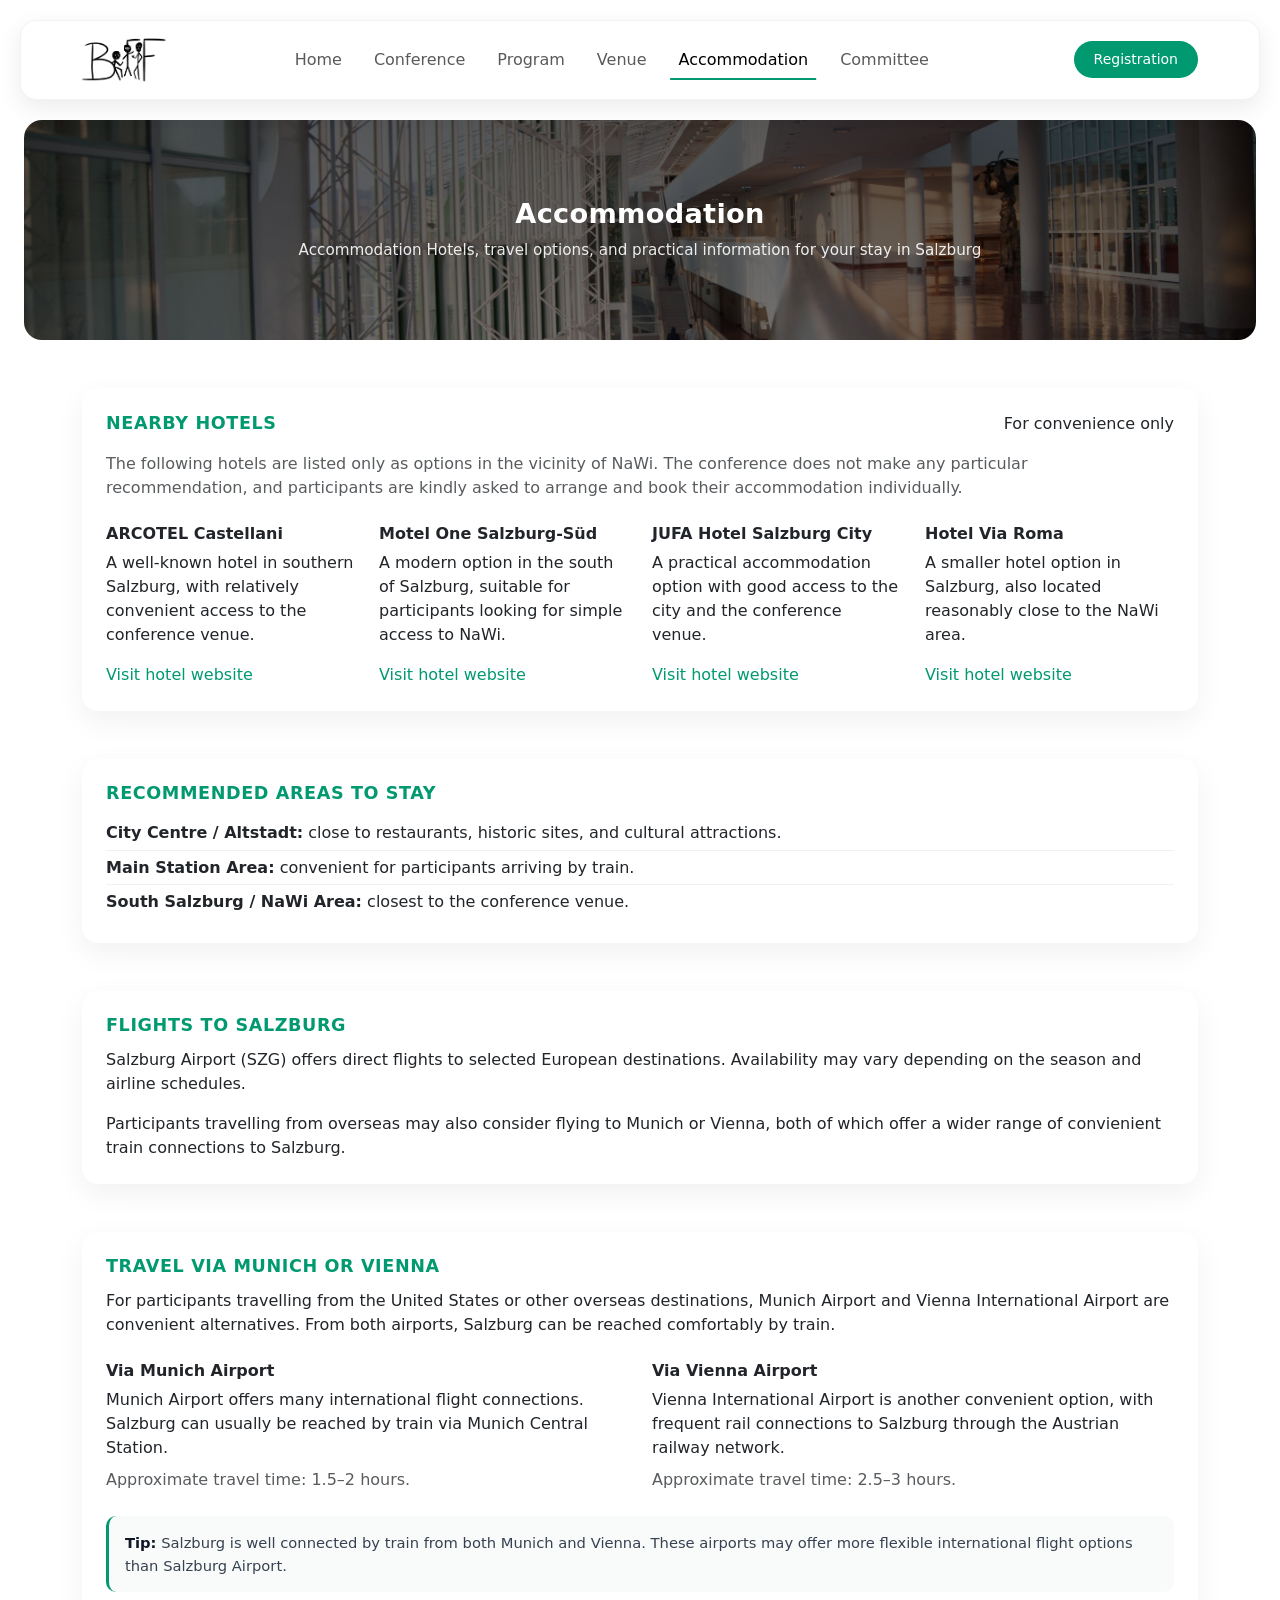
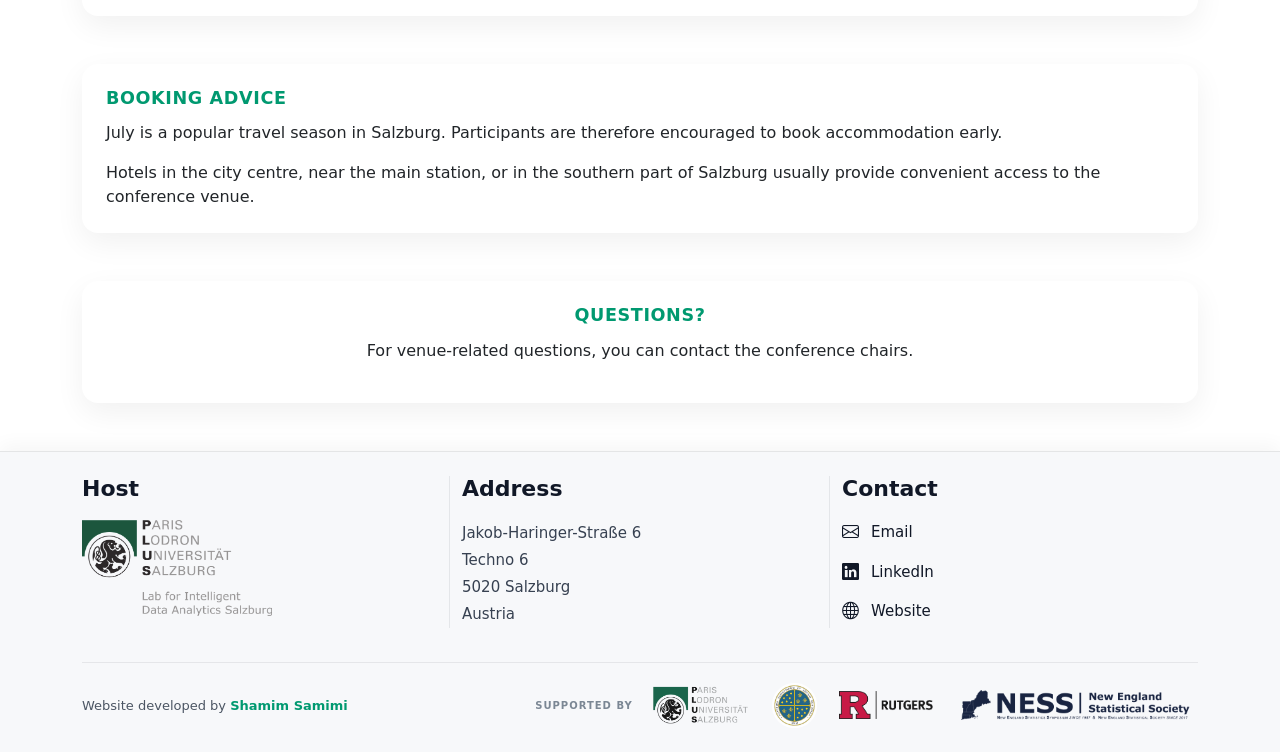
==== accommodation.html @ ab50c895 "final changes" ====
<!DOCTYPE html>
<html lang="en">
<head>
    <meta charset="UTF-8">
    <meta name="viewport" content="width=device-width, initial-scale=1.0">
    <title>Venue | 10th BFF Conference</title>
    <link href="css/style.css" rel="stylesheet">
    <link href="https://cdn.jsdelivr.net/npm/bootstrap@5.3.8/dist/css/bootstrap.min.css" rel="stylesheet"  integrity="sha384-sRIl4kxILFvY47J16cr9ZwB07vP4J8+LH7qKQnuqkuIAvNWLzeN8tE5YBujZqJLB" crossorigin="anonymous">
    <link rel="stylesheet" href="https://cdn.jsdelivr.net/npm/bootstrap-icons@1.11.3/font/bootstrap-icons.css">
</head>
<body class="internal-page">
  <!-- Navbar Start -->
  <nav class="navbar navbar-expand-lg fixed-top">
    <div class="container">
      <a class="navbar-brand me-auto" href="https://www.bff-stat.org/">
  <img src="photo-bff/BFF_logo.webp" alt="BFF Logo" class="img-fluid" style="max-height:45px;">
</a>
      <div class="offcanvas offcanvas-end" tabindex="-1" id="offcanvasNavbar"
      aria-labelledby="offcanvasNavbarLabel">
        <div class="offcanvas-header">
          <h5 class="offcanvas-title" id="offcanvasNavbarLabel">Logo</h5>
          <button type="button" class="btn-close" data-bs-dismiss="offcanvas" aria-label="Close">
          </button>
        </div>
        <div class="offcanvas-body">
          <ul class="navbar-nav justify-content-center flex-grow-1 pe-3">
            <li class="nav-item">
              <a class="nav-link mx-lg-2" href="index.html">Home</a>
            </li>
            <li class="nav-item">
              <a class="nav-link mx-lg-2" href="conference.html">Conference</a>
            </li>
            <li class="nav-item">
              <a class="nav-link mx-lg-2" href="program.html">Program</a>
            </li>
            <li class="nav-item">
              <a class="nav-link mx-lg-2" href="venue.html">Venue</a>
            </li>
            <li class="nav-item">
              <a class="nav-link mx-lg-2 active" aria-current="page" href="accommodation.html">Accommodation</a>
            </li>
            <li class="nav-item">
              <a class="nav-link mx-lg-2" href="committee.html">Committee</a>
            </li>
          </ul>
        </div>
      </div>
      <a href="registration.html" class="login-button">Registration</a>
      <button class="navbar-toggler pe-0" type="button" data-bs-toggle="offcanvas" data-bs-target="#offcanvasNavbar"
        aria-controls="offcanvasNavbar" aria-label="Toggle navigation">
        <span class="navbar-toggler-icon"></span>
      </button>
    </div>
  </nav>

  <header class="page-hero">
    <div class="container text-white text-center">
      <h1 class="page-title">Accommodation</h1>
      <p class="page-subtitle mb-0">
        Accommodation
            Hotels, travel options, and practical information for your stay in Salzburg
      </p>
    </div>
  </header>

  <main class="container my-5">



<section class="mb-5">
  <div class="info-card">
    <div class="d-flex align-items-center justify-content-between flex-wrap gap-2">
      <h2 class="section-title mb-0">Nearby Hotels</h2>
      <span class="hotel-note-label">For convenience only</span>
    </div>

    <p class="text-muted mt-3 mb-4 hotel-disclaimer">
      The following hotels are listed only as options in the vicinity of NaWi.
      The conference does not make any particular recommendation, and participants
      are kindly asked to arrange and book their accommodation individually.
    </p>

    <div class="row g-4">
      <div class="col-md-6 col-xl-3">
        <div class="hotel-card h-100">
          <h3 class="mini-title mb-2">ARCOTEL Castellani</h3>
          <p class="mb-3">
            A well-known hotel in southern Salzburg, with relatively convenient
            access to the conference venue.
          </p>
          <a href="https://castellani.arcotel.com/en/" target="_blank" class="external-link">
            Visit hotel website
          </a>
        </div>
      </div>

      <div class="col-md-6 col-xl-3">
        <div class="hotel-card h-100">
          <h3 class="mini-title mb-2">Motel One Salzburg-Süd</h3>
          <p class="mb-3">
            A modern option in the south of Salzburg, suitable for participants
            looking for simple access to NaWi.
          </p>
          <a href="https://www.motel-one.com/en/hotels/salzburg/hotel-salzburg-sued/" target="_blank" class="external-link">
            Visit hotel website
          </a>
        </div>
      </div>

      <div class="col-md-6 col-xl-3">
        <div class="hotel-card h-100">
          <h3 class="mini-title mb-2">JUFA Hotel Salzburg City</h3>
          <p class="mb-3">
            A practical accommodation option with good access to the city and
            the conference venue.
          </p>
          <a href="https://www.jufahotels.com/en/hotel/salzburg-city/" target="_blank" class="external-link">
            Visit hotel website
          </a>
        </div>
      </div>

      <div class="col-md-6 col-xl-3">
        <div class="hotel-card h-100">
          <h3 class="mini-title mb-2">Hotel Via Roma</h3>
          <p class="mb-3">
            A smaller hotel option in Salzburg, also located reasonably close
            to the NaWi area.
          </p>
          <a href="https://www.hotelviaroma.com/" target="_blank" class="external-link">
            Visit hotel website
          </a>
        </div>
      </div>
    </div>
  </div>
</section>

<!--recommendation area-->
<section class="mb-5">
  <div class="info-card">
    <h2 class="section-title">Recommended Areas to Stay</h2>

    <ul class="clean-list mb-0">
      <li><strong>City Centre / Altstadt:</strong> close to restaurants, historic sites, and cultural attractions.</li>
      <li><strong>Main Station Area:</strong> convenient for participants arriving by train.</li>
      <li><strong>South Salzburg / NaWi Area:</strong> closest to the conference venue.</li>
    </ul>
  </div>
</section>


<section class="mb-5">
  <div class="info-card">
    <h2 class="section-title">Flights to Salzburg</h2>

    <p class="mb-3">
      Salzburg Airport (SZG) offers direct flights to selected European destinations.
      Availability may vary depending on the season and airline schedules.
    </p>

    <p class="mb-0">
      Participants travelling from overseas may also consider flying to Munich or Vienna,
      both of which offer a wider range of convienient train connections to Salzburg.
    </p>
  </div>
</section>

<section class="mb-5">
  <div class="info-card">
    <h2 class="section-title">Travel via Munich or Vienna</h2>

    <p class="mb-4">
      For participants travelling from the United States or other overseas destinations,
      Munich Airport and Vienna International Airport are convenient alternatives.
      From both airports, Salzburg can be reached comfortably by train.
    </p>

    <div class="row g-4">
      <div class="col-md-6">
        <h3 class="mini-title">Via Munich Airport</h3>
        <p class="mb-2">
          Munich Airport offers many international flight connections. Salzburg can
          usually be reached by train via Munich Central Station.
        </p>
        <p class="text-muted mb-0">
          Approximate travel time: 1.5–2 hours.
        </p>
      </div>

      <div class="col-md-6">
        <h3 class="mini-title">Via Vienna Airport</h3>
        <p class="mb-2">
          Vienna International Airport is another convenient option, with frequent
          rail connections to Salzburg through the Austrian railway network.
        </p>
        <p class="text-muted mb-0">
          Approximate travel time: 2.5–3 hours.
        </p>
      </div>
    </div>

    <div class="venue-note mt-4">
      <strong>Tip:</strong> Salzburg is well connected by train from both Munich and Vienna.
      These airports may offer more flexible international flight options than Salzburg Airport.
    </div>
  </div>
</section>



<section class="mb-5">
  <div class="info-card">
    <h2 class="section-title">Booking Advice</h2>

    <p class="mb-3">
      July is a popular travel season in Salzburg. Participants are therefore encouraged
      to book accommodation early.
    </p>

    <p class="mb-0">
      Hotels in the city centre, near the main station, or in the southern part of Salzburg
      usually provide convenient access to the conference venue.
    </p>
  </div>
</section>


    <!-- CTA -->
    <section class="text-center">
      <div class="info-card">
        <h2 class="section-title">Questions?</h2>
        <p class="mb-3">
          For venue-related questions, you can contact the conference chairs.
        </p>
      </div>
    </section>
  </main>

  <script src="https://cdn.jsdelivr.net/npm/bootstrap@5.3.8/dist/js/bootstrap.bundle.min.js"
          integrity="sha384-FKyoEForCGlyvwx9Hj09JcYn3nv7wiPVlz7YYwJrWVcXK/BmnVDxM+D2scQbITx"
          crossorigin="anonymous"></script>

  <!-- Footer Start -->

<footer class="site-footer mt-5">
  <div class="container footer-container py-4">

    <div class="footer-top row gy-4 text-center text-md-start justify-content-center">

      <!-- Host -->
      <div class="col-md-4 footer-block">
        <h6 class="footer-title">Host</h6>
        <a href="https://idalab.at/" target="_blank" class="footer-host">
          <img src="photo-bff/Sublogo-IDA-Lab.png" alt="IDA Lab Salzburg" class="footer-host-logo">
        </a>
      </div>

      <!-- Address -->
      <div class="col-md-4 footer-block">
        <h6 class="footer-title">Address</h6>
        <p class="footer-text mb-0">
          Jakob-Haringer-Straße 6<br>
          Techno 6<br>
          5020 Salzburg<br>
          Austria
        </p>
      </div>

      <!-- Contact -->
      <div class="col-md-4 footer-block">
        <h6 class="footer-title">Contact</h6>
        <div class="footer-social">
          <a href="mailto:arne.bathke@plus.ac.at" class="footer-item">
            <i class="bi bi-envelope"></i>
            <span>Email</span>
          </a>

          <a href="https://www.linkedin.com/company/ida-lab-salzburg/" target="_blank" class="footer-item">
            <i class="bi bi-linkedin"></i>
            <span>LinkedIn</span>
          </a>

          <a href="https://idalab.at/" target="_blank" class="footer-item">
            <i class="bi bi-globe"></i>
            <span>Website</span>
          </a>
        </div>
      </div>

    </div>

    <div class="footer-bottom">
      <div class="footer-credit">
        Website developed by <span class="credit-name">Shamim Samimi</span>
      </div>

      <div class="footer-supporters">
        <span class="footer-supporters-label">Supported by</span>

        <div class="footer-supporters-logos">
          <a href="https://www.plus.ac.at/" target="_blank" class="footer-supporter-link">
            <img src="photo-bff/UNI_LOGO_Vektor_RGB_01.png" alt="Paris Lodron University of Salzburg" class="footer-supporter-logo plus-logo">
          </a>

          <a href="https://euro-acad.eu/" target="_blank" class="footer-supporter-link">
            <img src="photo-bff/Logo_Emblem.png" alt="European Academy of Sciences and Arts" class="footer-supporter-logo academy-logo">
          </a>

          <a href="https://www.rutgers.edu/" target="_blank" class="footer-supporter-link">
            <img src="photo-bff/rutgers-logo.png" alt="Rutgers University" class="footer-supporter-logo rutgers-logo">
          </a>

          <a href="https://nestat.org/" target="_blank" class="footer-supporter-link">
            <img src="photo-bff/nestat.png" alt="New England Statistical Society" class="footer-supporter-logo nestat-logo">
          </a>
        </div>
      </div>
    </div>

  </div>
</footer>


<!-- Footer End -->        
</body>
</html>
---- css/style.css ----
body.internal-page {
  padding-top: 120px;   /* اگر زیاد بود بعداً می‌تونیم مثلاً 100ش کنیم */
}

.navbar {
    background-color: #fff;
    height: 80px;
    margin: 20px !important;
    border-radius: 16px;
    padding: 0.5rem !important;
    box-shadow: 0 8px 24px rgba(0, 0, 0, 0.08);
    border: 1px solid rgba(0, 0, 0, 0.05);


}
.navbar-brand{
    font-size: 24px;
    font-weight: 500 ;
    color: #009970 !important;
}

.login-button{
    background-color: #009970;
    color: #fff;
    font-size: 14px;
    padding: 8px 20px;
    border-radius: 50px;
    text-decoration: none;
    transition: 0.3s background-color;
}
.login-button:hover{
    background-color: #00b383;
    color: #fff;
    text-decoration: none;
}

.navbar-toggler {
    border: none !important;
    font-size: 1.25rem;

}
.navbar-toggler:focus, .btn-close:focus{
    box-shadow: none;
    outline: none;
}

.nav-link {
    font-weight: 500 !important;
    color: #666777;
    position: relative;
}

.nav-link:hover, .nav-link.active{
    color: #000;
}

@media (min-width: 992px) {
    .nav-link::before {
        content: "";
        position: absolute;
        bottom: 0;
        left: 50%;
        transform: translateX(-50%);
        width:0;
        height: 2px;
        background-color: #009970;
        visibility: hidden;
        transition: 0.3s ease-in-out;
    }

    .nav-link:hover::before, .nav-link.active::before {
        width: 100%;
        visibility: visible;

    }
}

.hero-section{
    background: url(../photo-bff/pano-01_2020-04-01_NW-Fakultaet_aussen-Eingang-Architektur_Panorama_LC-scaled.jpg) no-repeat center ;
    background-size: cover;
    width: 100%;
    height: 100vh;

}

.hero-section::before {
    content: "";
    position: absolute;
    top: 0;
    right: 0;
    bottom: 0;
    left: 0;
    background-color: rgba(0, 0, 0, 0.6); 
}

.hero-section .container {
    height: 100vh;
    z-index: 1;
    position: relative;

}
.hero-section h1 {
    font-size: 1.5em;
}

.hero-section h2 {
    font-size: 1.2em;
}



.conference-title {
  font-size: 3rem;
  font-weight: 600;
  letter-spacing: 0.5px;
}

.conference-title .ordinal {
  font-size: 0.5em;
  vertical-align: super;
  margin-left: 2px;
  font-weight: 400;
}

.conference-subtitle {
  margin-top: 0.75rem;
  font-size: 1.25rem;
  font-weight: 400;
  letter-spacing: 0.3px;
  opacity: 0.9;
}

.conference-intro {
  max-width: 720px;
  font-size: 1.05rem;
  line-height: 1.7;
  font-weight: 400;
  color: #333;
  letter-spacing: 0.2px;
}

.conference-info {
  margin-top: 4rem;
  margin-bottom: 4rem;
}

.info-item h5 {
  font-size: 1rem;
  font-weight: 600;
  letter-spacing: 0.5px;
  margin-bottom: 0.75rem;
  text-transform: uppercase;
  color: #009970;
}

.info-item p {
  font-size: 0.95rem;
  line-height: 1.6;
  color: #333;
  margin: 0;
}

.info-item::before {
  content: "";
  display: block;
  width: 40px;
  height: 2px;
  background-color: #009970;
  margin: 0 auto 1rem;
  opacity: 0.7;
}

.calendar-link {
  text-decoration: none;
  color: #009970;
}

.calendar-link:hover {
  text-decoration: underline;
}



/* Venue page hero */
.page-hero {
  min-height: 220px;
  display: flex;
  align-items: center;
  justify-content: center;

  margin: 0 24px 24px;  
  border-radius: 18px;

  background:
    linear-gradient(
      rgba(0,0,0,0.65),
      rgba(0,0,0,0.55)
    ),
    url("../photo-bff/DSC0287_2016-04-04_Architektur-innen-NW_LC_WEB-scaled.jpg") center/cover no-repeat;
}





.page-title{
  font-size: 1.7rem;   
  font-weight: 600;
  letter-spacing: 0.3px;
}

.page-subtitle{
  font-size: 0.95rem;
  opacity: 0.9;
  margin-top: 4px;
}

/* Cards */
.info-card{
  background: #fff;
  border-radius: 16px;
  padding: 24px;
  box-shadow: 0 10px 30px rgba(0,0,0,0.06);
}

/* Section headings */
.section-title{
  font-size: 1.1rem;
  font-weight: 700;
  letter-spacing: 0.6px;
  text-transform: uppercase;
  color: #009970;
  margin-bottom: 0.75rem;
}

.mini-title{
  font-size: 1rem;
  font-weight: 650;
  margin-bottom: 0.5rem;
}

.clean-list{
  list-style: none;
  padding-left: 0;
}

.clean-list li{
  padding: 0.3rem 0;
  border-bottom: 1px solid rgba(0,0,0,0.06);
}

.clean-list li:last-child{
  border-bottom: none;
}
/* کارت ویژه plenary */


/* اسم کمی قوی‌تر */
.plenary-card .member-name{
  font-size: 1.2rem;
  font-weight: 700;
}


.plenary-badge{
  display: inline-block;
  margin-top: 10px;
  margin-left: 20px;
  padding: 5px 10px;
  border-radius: 999px;
  font-size: 0.75rem;
  font-weight: 600;

  background: rgba(0,153,112,0.12);
  color: #009970;
}
.committee-card{
  background: #fff;
  border-radius: 16px;
  padding: 22px 22px 18px;
  border: 1px solid rgba(0,0,0,0.06);
  box-shadow: 0 10px 30px rgba(0,0,0,0.06);
  position: relative;
  transition: transform 0.18s ease, box-shadow 0.18s ease;
}

.committee-card:hover{
  transform: translateY(-2px);
  box-shadow: 0 14px 40px rgba(0,0,0,0.10);
}

.member-name{
  font-size: 1.1rem;
  font-weight: 650;
  margin: 0;
}

.member-affiliation{
  color: #444;
  margin: 0;
  line-height: 1.5;
}

.member-role{
  display: inline-block;
  margin-top: 12px;
  padding: 6px 10px;
  border-radius: 999px;
  background: rgba(0,153,112,0.10);
  color: #009970;
  font-size: 0.85rem;
  font-weight: 600;
}

.member-link {
  text-decoration: none;
  color: inherit;
  display: inline-block;
}

.member-link:hover .member-name {
  color: #009970;
  text-decoration: underline;
}

.external-icon {
  font-size: 0.7em;
  opacity: 0.6;
  margin-left: 4px;
}

.external-link {
  color: #009970;
  text-decoration: none;
}

.external-link:hover {
  text-decoration: underline;
}

.program-day {
  padding: 16px 0 0;
}

.program-day-title {
  font-size: 1rem;
  font-weight: 600;
  margin-bottom: 0.5rem;
}

.registration-status {
  background-color: rgba(0, 153, 112, 0.15);
  color: #ffffff;
  border: 1px solid rgba(255, 255, 255, 0.5);
  backdrop-filter: blur(4px);
  font-size: 0.85rem;
  padding: 0.3rem 0.8rem;
  border-radius: 999px;
}







.site-footer{
  background:#f7f8fa;
  color:#1f2933;
  border-top:1px solid rgba(0,0,0,0.08);
  box-shadow:0 -6px 18px rgba(0,0,0,0.04);
}

.footer-container{
  max-width:1120px;
}

/* Top layout */
.footer-top{
  margin-bottom:0;
}

.footer-block{
  padding:0 34px;
  min-height:100%;
}

.footer-block:not(:last-child){
  border-right:1px solid rgba(15, 23, 42, 0.08);
}

/* Typography */
.footer-title{
  font-size:22px;
  font-weight:650;
  line-height:1.2;
  color:#111827;
  margin-bottom:18px;
}

.footer-text{
  font-size:15px;
  line-height:1.8;
  color:#374151;
}

/* Host logo */
.footer-host{
  display:inline-block;
  text-decoration:none;
}

.footer-host-logo{
  width:190px;
  max-width:100%;
  height:auto;
  display:block;
  opacity:0.96;
}

/* Contact links */
.footer-social{
  display:flex;
  flex-direction:column;
  gap:14px;
}

.footer-item{
  display:inline-flex;
  align-items:center;
  gap:12px;
  color:#111827;
  text-decoration:none;
  font-size:15px;
  font-weight:500;
  transition:color 0.2s ease, transform 0.2s ease;
}

.footer-item i{
  font-size:17px;
}

.footer-item:hover{
  color:#009970;
  transform:translateX(2px);
}

/* Bottom area */
.footer-bottom{
  margin-top:34px;
  padding-top:20px;
  border-top:1px solid rgba(15, 23, 42, 0.08);
  display:flex;
  align-items:center;
  justify-content:space-between;
  gap:24px;
  flex-wrap:wrap;
}

.footer-credit{
  font-size:13px;
  color:#4b5563;
}

.credit-name{
  color:#009970;
  font-weight:600;
}

/* Supporters */
.footer-supporters{
  display:flex;
  align-items:center;
  gap:18px;
  flex-wrap:wrap;
  justify-content:flex-end;
}

.footer-supporters-label{
  font-size:10px;
  font-weight:700;
  letter-spacing:1px;
  text-transform:uppercase;
  color:#7b8794;
  white-space:nowrap;
}

.footer-supporters-logos{
  display:flex;
  align-items:center;
  gap:22px;
  flex-wrap:wrap;
}

.footer-supporter-link{
  display:inline-flex;
  align-items:center;
  text-decoration:none;
  transition:transform 0.2s ease, opacity 0.2s ease;
}

.footer-supporter-link:hover{
  transform:translateY(-1px);
  opacity:0.95;
}

.footer-supporter-logo{
  display:block;
  width:auto;
  max-height:44px;
  object-fit:contain;
  opacity:0.9;
  filter:saturate(0.95);
}

/* Individual logo sizing */
.plus-logo{
  max-height:40px;
}

.academy-logo{
  max-height:45px;
}

.rutgers-logo{
  max-height:28px;
}

.nestat-logo{
  max-height:30px;
}
.footer-supporters-logos{
  align-items: center;
}
/* Tablet */
@media (max-width: 991.98px){
  .footer-block{
    padding:0;
    text-align:center;
  }

  .footer-block:not(:last-child){
    border-right:none;
    border-bottom:1px solid rgba(15, 23, 42, 0.08);
    padding-bottom:24px;
  }

  .footer-social{
    align-items:center;
  }

  .footer-bottom{
    flex-direction:column;
    text-align:center;
    gap:18px;
  }

  .footer-supporters{
    justify-content:center;
    flex-direction:column;
    gap:12px;
  }

  .footer-supporters-logos{
    justify-content:center;
  }
}

/* Mobile */
@media (max-width: 767.98px){
  .footer-container{
    max-width:92%;
  }

  .footer-title{
    font-size:19px;
    margin-bottom:14px;
  }

  .footer-text,
  .footer-item{
    font-size:14px;
  }

  .footer-host-logo{
    width:160px;
  }

  .footer-credit{
    font-size:12px;
  }

  .footer-supporter-logo{
    max-height:36px;
  }

  .plus-logo{
    max-height:42px;
  }

  .academy-logo{
    max-height:44px;
  }

  .rutgers-logo{
    max-height:28px;
  }

  .nestat-logo{
    max-height:34px;
  }
}












.map-card {
  padding: 1.25rem;
}

.map-note {
  font-size: 0.92rem;
  color: #6c757d;
}

.map-frame-wrapper {
  overflow: hidden;
  border-radius: 14px;
  border: 1px solid rgba(0, 0, 0, 0.08);
  box-shadow: 0 6px 18px rgba(0, 0, 0, 0.08);
}

.map-frame-wrapper iframe {
  width: 100%;
  height: 100%;
  display: block;
}

.map-link-btn {
  display: inline-flex;
  align-items: center;
  justify-content: center;
  padding: 0.45rem 0.9rem;
  font-size: 0.88rem;
  font-weight: 500;
  text-decoration: none;
  border-radius: 999px;
  border: 1px solid #198754;
  color: #198754;
  background-color: transparent;
  transition: all 0.2s ease;
}

.map-link-btn:hover {
  background-color: #198754;
  color: #fff;
}

@media (max-width: 768px) {
  .map-card {
    padding: 1rem;
  }

  .map-link-btn {
    width: 100%;
  }
}

.register-btn{
  padding:10px 18px;
  font-weight:400;
  border-radius:999px;
}



.poster-btn{
  padding:10px 22px;
  font-weight:500;
  border-radius:999px;
}



.registration-table {
  --bs-table-bg: transparent;
  --bs-table-striped-bg: transparent;
  --bs-table-hover-bg: #fafcfb;
  border-collapse: separate;
  border-spacing: 0;
  font-size: 0.95rem; 
}

.registration-table thead th {
  background-color: #f8fbfa;
  border-bottom: 1px solid rgba(0, 0, 0, 0.08);
  padding: 0.75rem 0.6rem;   
  vertical-align: bottom;
  font-weight: 600;
  color: #111;
}

.registration-table tbody td {
  padding: 0.8rem 0.6rem;
  border-bottom: 1px solid rgba(0, 0, 0, 0.08);
  vertical-align: middle;
}

.registration-table tbody tr:last-child td {
  border-bottom: none;
}

.category-col {
  width: 36%;
}

.fee-heading {
  display: block;
  font-size: 1rem;
  font-weight: 600;
  color: #111;
}

.fee-date {
  display: block;
  margin-top: 0.3rem;
  font-size: 0.82rem;
  font-weight: 400;
  color: #6c757d;
}

.category-title {
  font-size: 0.98rem;
  font-weight: 600;
  color: #111;
  line-height: 1.35;
}

.category-note {
  margin-top: 0.2rem;
  font-size: 0.82rem;
  color: #6c757d;
  line-height: 1.45;
}

.fee-price {
  font-size: 1rem;
  font-weight: 600;
  color: #111;
  white-space: nowrap;
}

.registration-table tbody tr:hover {
  background-color: #fafcfb;
}

.registration-table tbody tr:hover {
  background-color: transparent;
}

.venue-note{
  margin-top: 1rem;
  padding: 0.9rem 1rem;
  border-left: 3px solid #009970;
  background: #f8fbfa;
  border-radius: 10px;
  font-size: 0.92rem;
  line-height: 1.6;
  color: #374151;
}

.venue-note strong{
  color: #111827;
  font-weight: 600;
}

.password-modal{
  border-radius: 18px;
  border: none;
  box-shadow: 0 20px 60px rgba(0,0,0,0.18);
}

.password-modal .modal-header{
  border-bottom: 1px solid rgba(0,0,0,0.06);
  padding: 1.25rem 1.5rem;
}

.password-modal .modal-title{
  font-size: 1.1rem;
  font-weight: 650;
  color: #111827;
}

.password-modal .modal-body{
  padding: 1.5rem;
}

.password-modal-text{
  font-size: 0.95rem;
  color: #374151;
  line-height: 1.6;
}

.password-error{
  font-size: 0.85rem;
  color: #dc3545;
}

.password-modal .modal-footer{
  border-top: 1px solid rgba(0,0,0,0.06);
  padding: 1rem 1.5rem;
}


.schedule-table-block{
  border: 1px solid rgba(0,0,0,0.07);
  border-radius: 16px;
  overflow: hidden;
  background: #fff;
}

.schedule-day-title{
  display: flex;
  justify-content: space-between;
  align-items: center;
  gap: 1rem;
  padding: 0.9rem 1rem;
  background: #f8fbfa;
  border-bottom: 1px solid rgba(0,0,0,0.07);
  font-weight: 700;
  color: #111827;
}

.schedule-day-title span:last-child{
  font-size: 0.9rem;
  font-weight: 500;
  color: #6c757d;
}

.schedule-table{
  font-size: 0.92rem;
}

.schedule-table thead th{
  background: #fbfcfc;
  color: #6b7280;
  font-size: 0.78rem;
  font-weight: 700;
  letter-spacing: 0.6px;
  text-transform: uppercase;
  padding: 0.75rem 0.9rem;
  border-bottom: 1px solid rgba(0,0,0,0.07);
}

.schedule-table tbody td{
  padding: 0.72rem 0.9rem;
  border-bottom: 1px solid rgba(0,0,0,0.055);
  color: #374151;
}

.schedule-table tbody tr:last-child td{
  border-bottom: none;
}

.schedule-table tbody tr:hover td{
  background: #fafcfb;
}

.schedule-time-col{
  color: black;
  font-weight: 650;
  white-space: nowrap;
  width: 150px;
}

.schedule-table td:nth-child(2){
  width: 120px;
}

.schedule-table td:nth-child(3){
  font-weight: 650;
  color: #111827;
  width: 230px;
}


.schedule-badge{
  display:inline-block;
  font-size:0.68rem;
  font-weight:700;
  letter-spacing:0.45px;
  text-transform:uppercase;
  padding:0.22rem 0.5rem;
  border-radius:999px;
  white-space:nowrap;
  border:1px solid rgba(0,0,0,0.06);
}

/* default */
.schedule-badge.session,
.schedule-badge.neutral,
.schedule-badge.opening,
.schedule-badge.closing{
  background:#f3f4f6;
  color:#4b5563;
}

/* keynote only highlighted */
.schedule-badge.keynote{
  background:#eef8f3;
  color:#009970;
  border-color:rgba(0,153,112,0.18);
}

/* breaks */
.schedule-badge.break,
.schedule-badge.coffee,
.schedule-badge.lunch{
  background:#faf8f1;
  color:#7a6640;
}

/* poster */
.schedule-badge.poster{
  background:#f5f6f8;
  color:#5b6470;
}



.schedule-highlight td{
  background: linear-gradient(90deg, rgba(0,153,112,0.08), transparent);
}

.schedule-highlight td:first-child{
  border-left: 4px solid #009970;
}

.schedule-highlight-soft td{
  background: #fafcfb;
}

.schedule-highlight-soft td:first-child{
  border-left: 4px solid rgba(0,153,112,0.45);
}

@media (max-width: 767.98px){
  .schedule-day-title{
    flex-direction: column;
    align-items: flex-start;
  }

  .schedule-table{
    min-width: 760px;
  }
}
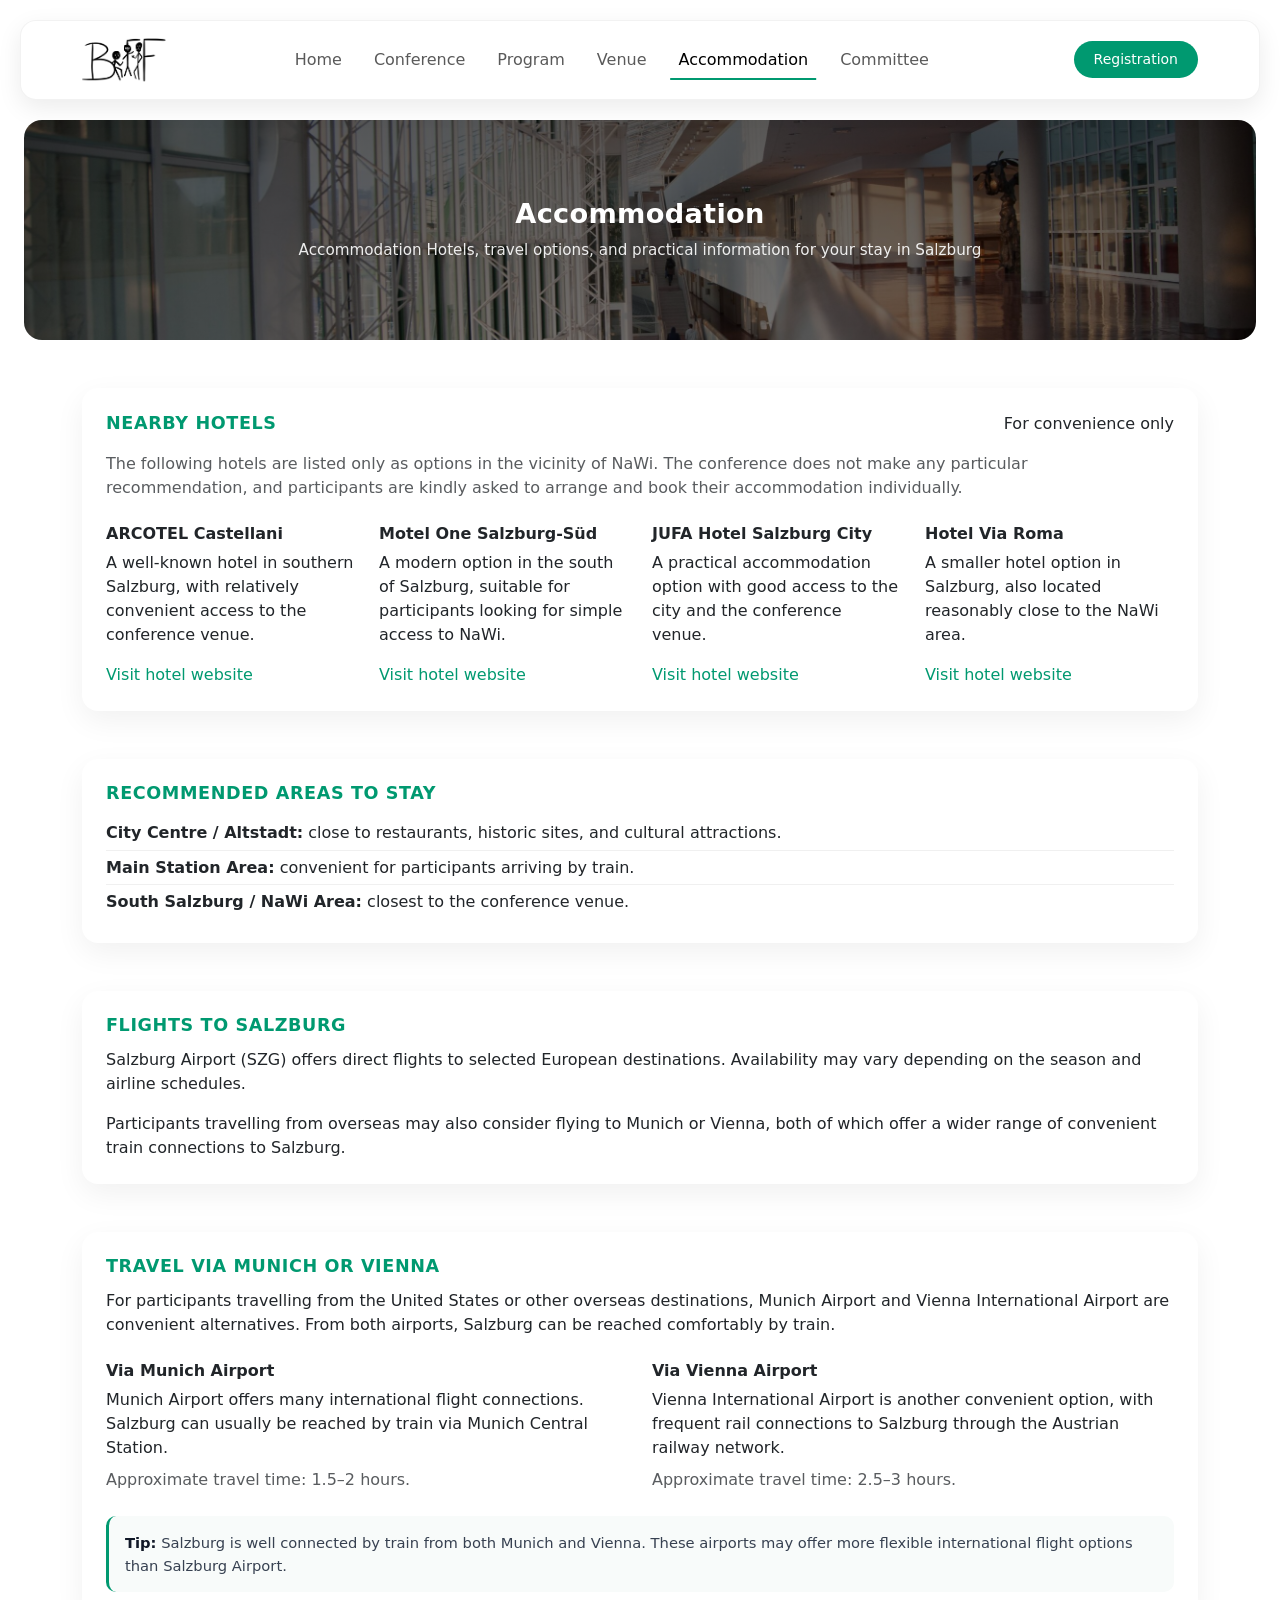
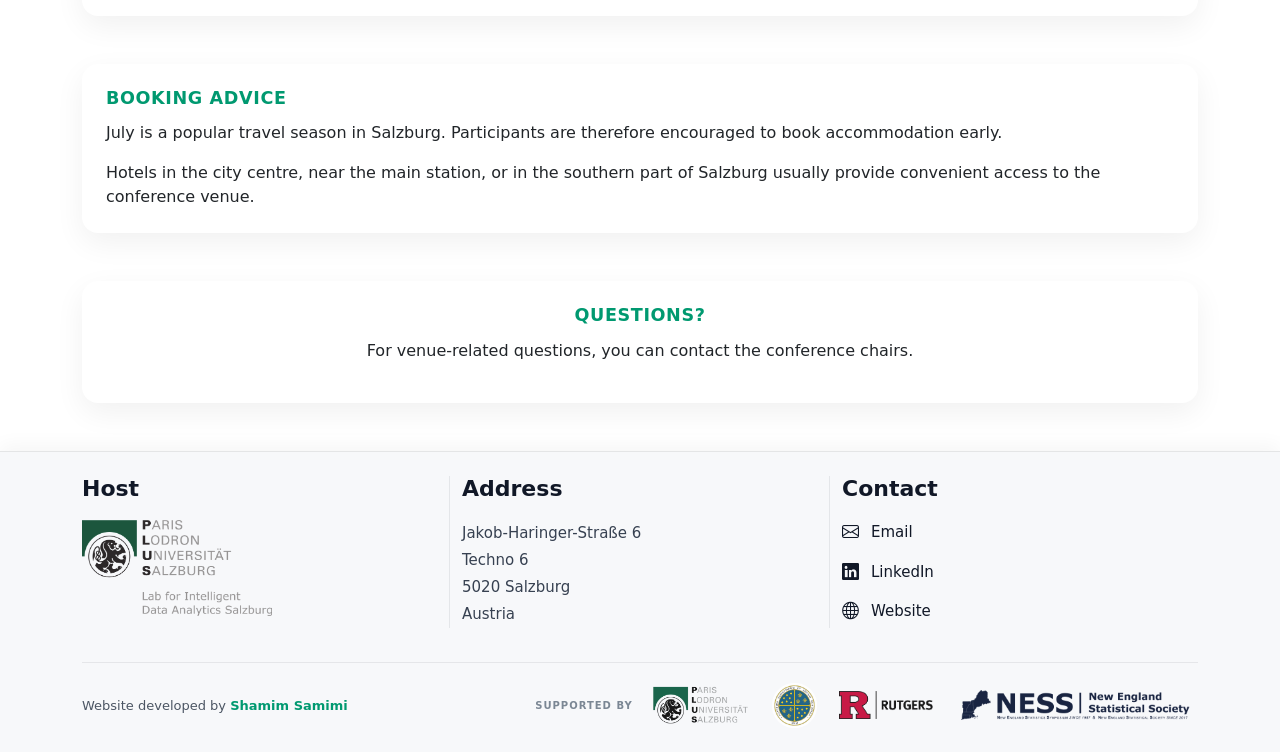
==== commit 9584d1a4: "spelling fixed" ====
--- a/accommodation.html
+++ b/accommodation.html
@@ -161,7 +161,7 @@
 
     <p class="mb-0">
       Participants travelling from overseas may also consider flying to Munich or Vienna,
-      both of which offer a wider range of convienient train connections to Salzburg.
+      both of which offer a wider range of convenient train connections to Salzburg.
     </p>
   </div>
 </section>
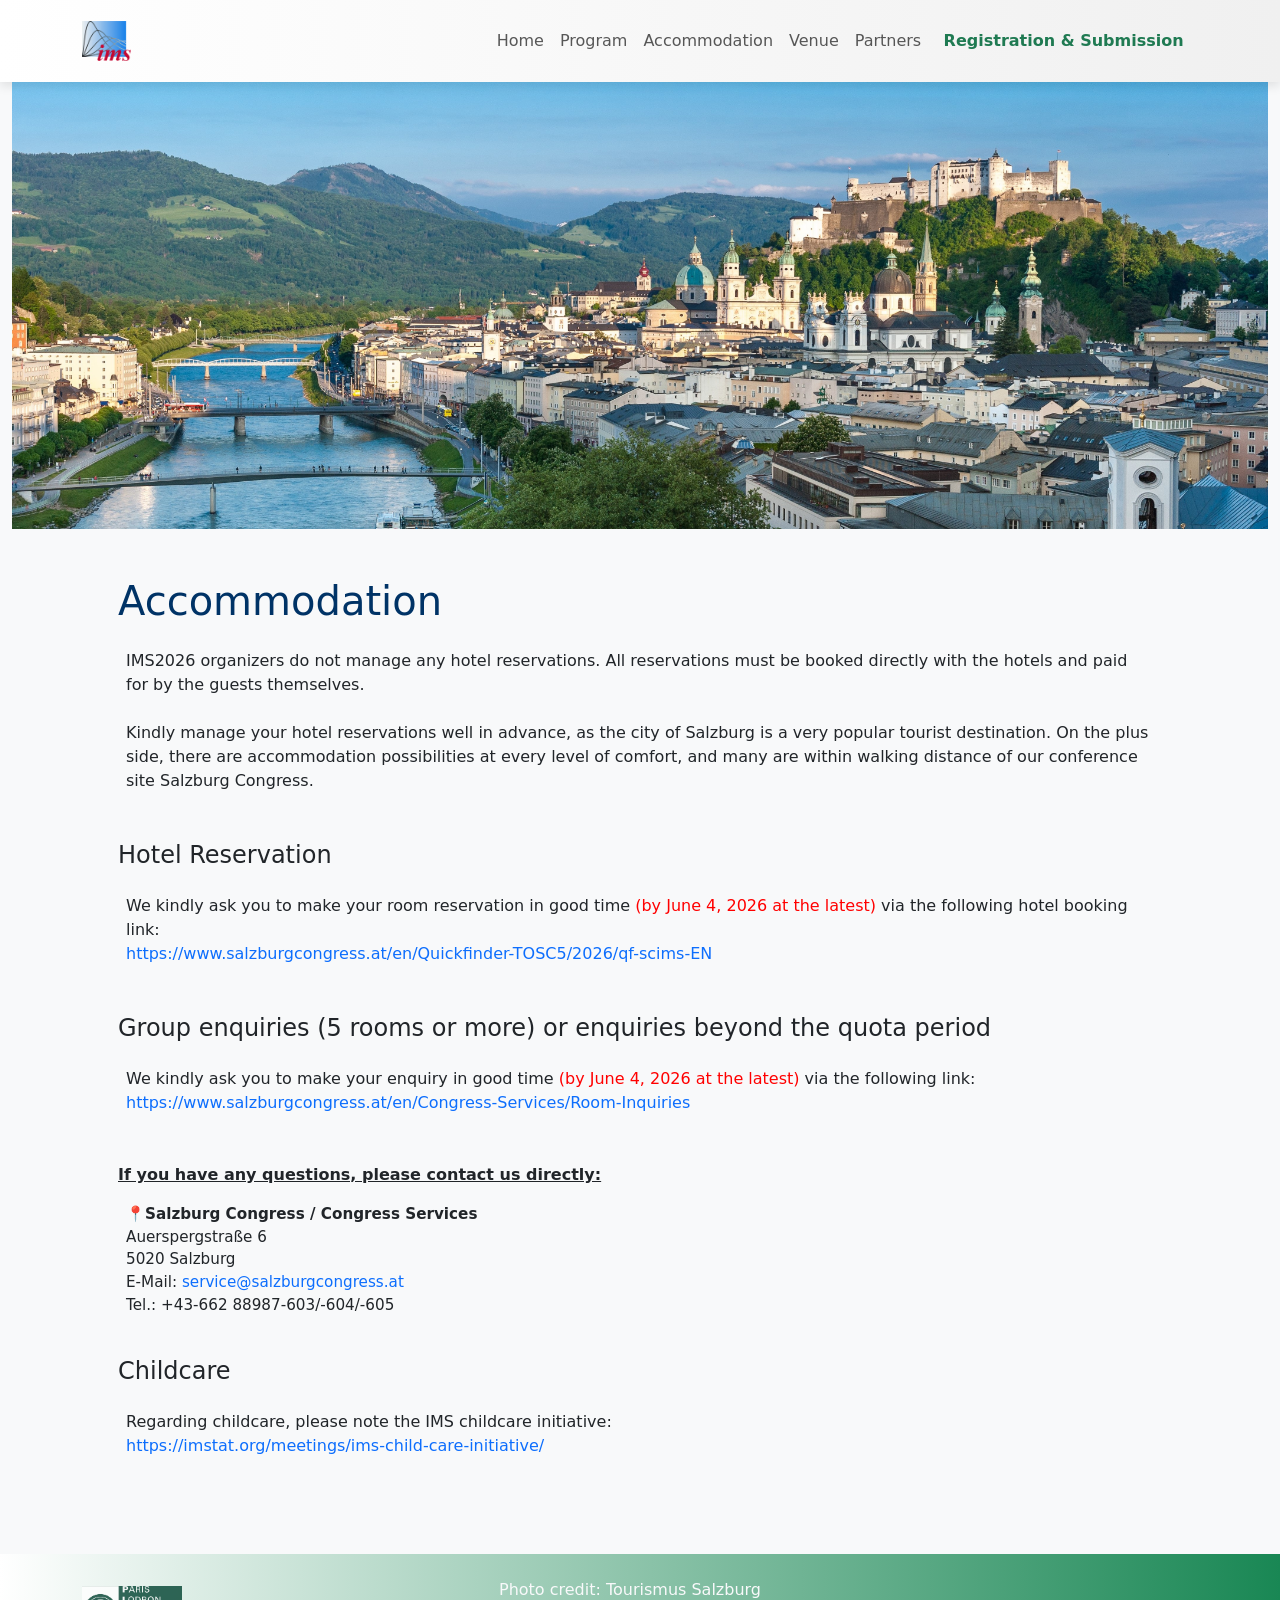
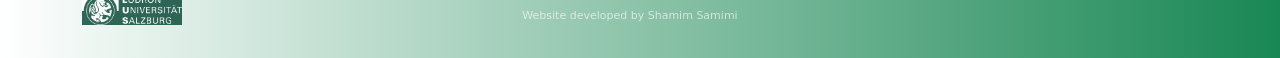
==== commit 3c6c2cb4: "contributed talks added" ====
--- a/accommodation.html
+++ b/accommodation.html
@@ -1,327 +1,199 @@
+
 <!DOCTYPE html>
 <html lang="en">
 <head>
     <meta charset="UTF-8">
     <meta name="viewport" content="width=device-width, initial-scale=1.0">
-    <title>Venue | 10th BFF Conference</title>
+    <title>Document</title>
+    <link href="css/bootstrap.min.css" rel="stylesheet">
     <link href="css/style.css" rel="stylesheet">
-    <link href="https://cdn.jsdelivr.net/npm/bootstrap@5.3.8/dist/css/bootstrap.min.css" rel="stylesheet"  integrity="sha384-sRIl4kxILFvY47J16cr9ZwB07vP4J8+LH7qKQnuqkuIAvNWLzeN8tE5YBujZqJLB" crossorigin="anonymous">
-    <link rel="stylesheet" href="https://cdn.jsdelivr.net/npm/bootstrap-icons@1.11.3/font/bootstrap-icons.css">
 </head>
-<body class="internal-page">
-  <!-- Navbar Start -->
-  <nav class="navbar navbar-expand-lg fixed-top">
-    <div class="container">
-      <a class="navbar-brand me-auto" href="https://www.bff-stat.org/">
-  <img src="photo-bff/BFF_logo.webp" alt="BFF Logo" class="img-fluid" style="max-height:45px;">
-</a>
-      <div class="offcanvas offcanvas-end" tabindex="-1" id="offcanvasNavbar"
-      aria-labelledby="offcanvasNavbarLabel">
-        <div class="offcanvas-header">
-          <h5 class="offcanvas-title" id="offcanvasNavbarLabel">Logo</h5>
-          <button type="button" class="btn-close" data-bs-dismiss="offcanvas" aria-label="Close">
-          </button>
-        </div>
-        <div class="offcanvas-body">
-          <ul class="navbar-nav justify-content-center flex-grow-1 pe-3">
-            <li class="nav-item">
-              <a class="nav-link mx-lg-2" href="index.html">Home</a>
+<body>
+<nav class="navbar navbar-expand-lg bg-light py-3 fixed-top">
+  <div class="container">
+    <a class="navbar-brand" href="https://imstat.org/" target="_blank" rel="noopener">
+      <img src="images/ims-logo.png" style="height: 40px;" alt="IMS">
+    </a>
+
+    <button class="navbar-toggler" type="button" data-bs-toggle="collapse" data-bs-target="#navmenu"
+      aria-controls="navmenu" aria-expanded="false" aria-label="Toggle navigation">
+      <span class="navbar-toggler-icon"></span>
+    </button>
+
+    <div class="collapse navbar-collapse" id="navmenu">
+      <ul class="navbar-nav ms-auto align-items-lg-center">
+        <li class="nav-item">
+          <a href="index.html" class="nav-link">Home</a>
+        </li>
+
+        <li class="nav-item">
+          <a href="program.html" class="nav-link">Program</a>
+        </li>
+
+        <li class="nav-item">
+          <a href="accommodation.html" class="nav-link">Accommodation</a>
+        </li>
+
+        <li class="nav-item">
+          <a href="venue.html" class="nav-link">Venue</a>
+        </li>
+
+        <li class="nav-item">
+          <a href="partners.html" class="nav-link">Partners</a>
+        </li>
+
+        <!-- ✅ Dropdown as a real nav item -->
+        <li class="nav-item dropdown">
+          <a class="nav-link dropdown-toggle nav-cta-dd"
+             href="#"
+             role="button"
+             data-bs-toggle="dropdown"
+             data-bs-display="static"
+             aria-expanded="false">
+            Registration &amp; Submission
+          </a>
+
+          <ul class="dropdown-menu dropdown-menu-end">
+            <li>
+              <a class="dropdown-item"
+                 href="https://imstat.org/shop/2026-ims-annual-meeting/"
+                 target="_blank" rel="noopener">
+                Registration
+              </a>
             </li>
-            <li class="nav-item">
-              <a class="nav-link mx-lg-2" href="conference.html">Conference</a>
+
+            <li>
+              <a class="dropdown-item"
+                 href="#"
+                 onclick="event.preventDefault(); showInvitedInfo();">
+                Invited talk submission
+              </a>
             </li>
-            <li class="nav-item">
-              <a class="nav-link mx-lg-2" href="program.html">Program</a>
-            </li>
-            <li class="nav-item">
-              <a class="nav-link mx-lg-2" href="venue.html">Venue</a>
-            </li>
-            <li class="nav-item">
-              <a class="nav-link mx-lg-2 active" aria-current="page" href="accommodation.html">Accommodation</a>
-            </li>
-            <li class="nav-item">
-              <a class="nav-link mx-lg-2" href="committee.html">Committee</a>
+
+            <li>
+              <a class="dropdown-item"
+                 href="https://imstat.org/2026-ims-annual-meeting/contributed-talk-submission/"
+                 target="_blank" rel="noopener">
+                Contributed talk submission
+              </a>
             </li>
           </ul>
-        </div>
-      </div>
-      <a href="registration.html" class="login-button">Registration</a>
-      <button class="navbar-toggler pe-0" type="button" data-bs-toggle="offcanvas" data-bs-target="#offcanvasNavbar"
-        aria-controls="offcanvasNavbar" aria-label="Toggle navigation">
-        <span class="navbar-toggler-icon"></span>
-      </button>
-    </div>
-  </nav>
+        </li>
 
-  <header class="page-hero">
-    <div class="container text-white text-center">
-      <h1 class="page-title">Accommodation</h1>
-      <p class="page-subtitle mb-0">
-        Accommodation
-            Hotels, travel options, and practical information for your stay in Salzburg
-      </p>
-    </div>
-  </header>
-
-  <main class="container my-5">
-
-
-
-<section class="mb-5">
-  <div class="info-card">
-    <div class="d-flex align-items-center justify-content-between flex-wrap gap-2">
-      <h2 class="section-title mb-0">Nearby Hotels</h2>
-      <span class="hotel-note-label">For convenience only</span>
-    </div>
-
-    <p class="text-muted mt-3 mb-4 hotel-disclaimer">
-      The following hotels are listed only as options in the vicinity of NaWi.
-      The conference does not make any particular recommendation, and participants
-      are kindly asked to arrange and book their accommodation individually.
-    </p>
-
-    <div class="row g-4">
-      <div class="col-md-6 col-xl-3">
-        <div class="hotel-card h-100">
-          <h3 class="mini-title mb-2">ARCOTEL Castellani</h3>
-          <p class="mb-3">
-            A well-known hotel in southern Salzburg, with relatively convenient
-            access to the conference venue.
-          </p>
-          <a href="https://castellani.arcotel.com/en/" target="_blank" class="external-link">
-            Visit hotel website
-          </a>
-        </div>
-      </div>
-
-      <div class="col-md-6 col-xl-3">
-        <div class="hotel-card h-100">
-          <h3 class="mini-title mb-2">Motel One Salzburg-Süd</h3>
-          <p class="mb-3">
-            A modern option in the south of Salzburg, suitable for participants
-            looking for simple access to NaWi.
-          </p>
-          <a href="https://www.motel-one.com/en/hotels/salzburg/hotel-salzburg-sued/" target="_blank" class="external-link">
-            Visit hotel website
-          </a>
-        </div>
-      </div>
-
-      <div class="col-md-6 col-xl-3">
-        <div class="hotel-card h-100">
-          <h3 class="mini-title mb-2">JUFA Hotel Salzburg City</h3>
-          <p class="mb-3">
-            A practical accommodation option with good access to the city and
-            the conference venue.
-          </p>
-          <a href="https://www.jufahotels.com/en/hotel/salzburg-city/" target="_blank" class="external-link">
-            Visit hotel website
-          </a>
-        </div>
-      </div>
-
-      <div class="col-md-6 col-xl-3">
-        <div class="hotel-card h-100">
-          <h3 class="mini-title mb-2">Hotel Via Roma</h3>
-          <p class="mb-3">
-            A smaller hotel option in Salzburg, also located reasonably close
-            to the NaWi area.
-          </p>
-          <a href="https://www.hotelviaroma.com/" target="_blank" class="external-link">
-            Visit hotel website
-          </a>
-        </div>
-      </div>
+      </ul>
     </div>
   </div>
-</section>
+</nav>
 
-<!--recommendation area-->
-<section class="mb-5">
-  <div class="info-card">
-    <h2 class="section-title">Recommended Areas to Stay</h2>
+    
+    <section class="bg-light">
+        <div class="container-fluid">
+            <div class="d-sm-flex">
+                <img class="img-fluid" src="images/Salzach_Festung_bruecken (2).jpg" alt="Festung_Salzach1">
+            </div>
+        </div>
+        <div class="container p-5">
+            <h1 class="display-6">Accommodation</h1>
+            <div class="container mt-3 p-2">
+                <p class="fs-6">
+                IMS2026 organizers do not manage any hotel reservations. All reservations must be booked directly with the hotels and paid for by the guests themselves.<br><br>
 
-    <ul class="clean-list mb-0">
-      <li><strong>City Centre / Altstadt:</strong> close to restaurants, historic sites, and cultural attractions.</li>
-      <li><strong>Main Station Area:</strong> convenient for participants arriving by train.</li>
-      <li><strong>South Salzburg / NaWi Area:</strong> closest to the conference venue.</li>
-    </ul>
-  </div>
-</section>
+                Kindly manage your hotel reservations well in advance, as the city of Salzburg is a very popular tourist destination. On the plus side, there are accommodation possibilities at every level of comfort, and many are within walking distance of our conference site Salzburg Congress.</p><br>
+                
 
+            </div>
+            <h2 class="mb-3" style=" font-size: 1.5rem;">Hotel Reservation</h2>
+            <div class="container mt-3 p-2">
+                <p class="fs-6">
+                We kindly ask you to make your room reservation in good time <span style="color: red;">(by June 4, 2026 at the latest)</span> via the following hotel booking link:<br>
+                <a href="https://www.salzburgcongress.at/en/Quickfinder-TOSC5/2026/qf-scims_en" target="_blank" class="text-decoration-none">https://www.salzburgcongress.at/en/Quickfinder-TOSC5/2026/qf-scims-EN</a><br><br>
+                
 
-<section class="mb-5">
-  <div class="info-card">
-    <h2 class="section-title">Flights to Salzburg</h2>
+            </div>
+            <h2 class="mb-3" style=" font-size: 1.5rem;">Group enquiries (5 rooms or more) or enquiries beyond the quota period</h2>
+            <div class="container mt-3 p-2">
+                <p class="fs-6">
+                We kindly ask you to make your enquiry in good time <span style="color: red;">(by June 4, 2026 at the latest)</span> via the following link:<br>
+                <a href="https://www.salzburgcongress.at/en/Congress-Services/Room-Inquiries" target="_blank" class="text-decoration-none">https://www.salzburgcongress.at/en/Congress-Services/Room-Inquiries</a><br><br>
+                
 
-    <p class="mb-3">
-      Salzburg Airport (SZG) offers direct flights to selected European destinations.
-      Availability may vary depending on the season and airline schedules.
-    </p>
+            </div>
+            <p class="fs-6" style="text-decoration: underline;"><b>If you have any questions, please contact us directly:</b></p>
+            <div class="ps-2" style=" font-size: 0.95rem;">
+                <p class="mb-3">📍<b>Salzburg Congress / Congress Services</b>
+                    <br>
+                    Auerspergstraße 6<br>
+                    5020 Salzburg<br>
+                    E-Mail: <a href="https://mail.google.com/mail/?view=cm&to=service@salzburgcongress.at" target="_blank" style="text-decoration: none;">
+                    service@salzburgcongress.at
+                    </a><br>
 
-    <p class="mb-0">
-      Participants travelling from overseas may also consider flying to Munich or Vienna,
-      both of which offer a wider range of convenient train connections to Salzburg.
-    </p>
-  </div>
-</section>
+                    Tel.: +43-662 88987-603/-604/-605<br>
+                
+        
+                </p>
 
-<section class="mb-5">
-  <div class="info-card">
-    <h2 class="section-title">Travel via Munich or Vienna</h2>
+            </div><br>
+            <h2 class="mb-3" style=" font-size: 1.5rem;">Childcare</h2>
+            <div class="container mt-3 p-2">
+                <p class="fs-6">
+                Regarding childcare, please note the IMS childcare initiative:<br>
+                <a href="https://imstat.org/meetings/ims-child-care-initiative/" target="_blank" class="text-decoration-none">https://imstat.org/meetings/ims-child-care-initiative/</a><br><br>
+                
 
-    <p class="mb-4">
-      For participants travelling from the United States or other overseas destinations,
-      Munich Airport and Vienna International Airport are convenient alternatives.
-      From both airports, Salzburg can be reached comfortably by train.
-    </p>
+            </div>
+        
+    </section>
 
-    <div class="row g-4">
-      <div class="col-md-6">
-        <h3 class="mini-title">Via Munich Airport</h3>
-        <p class="mb-2">
-          Munich Airport offers many international flight connections. Salzburg can
-          usually be reached by train via Munich Central Station.
-        </p>
-        <p class="text-muted mb-0">
-          Approximate travel time: 1.5–2 hours.
-        </p>
-      </div>
-
-      <div class="col-md-6">
-        <h3 class="mini-title">Via Vienna Airport</h3>
-        <p class="mb-2">
-          Vienna International Airport is another convenient option, with frequent
-          rail connections to Salzburg through the Austrian railway network.
-        </p>
-        <p class="text-muted mb-0">
-          Approximate travel time: 2.5–3 hours.
-        </p>
-      </div>
-    </div>
-
-    <div class="venue-note mt-4">
-      <strong>Tip:</strong> Salzburg is well connected by train from both Munich and Vienna.
-      These airports may offer more flexible international flight options than Salzburg Airport.
-    </div>
-  </div>
-</section>
-
-
-
-<section class="mb-5">
-  <div class="info-card">
-    <h2 class="section-title">Booking Advice</h2>
-
-    <p class="mb-3">
-      July is a popular travel season in Salzburg. Participants are therefore encouraged
-      to book accommodation early.
-    </p>
-
-    <p class="mb-0">
-      Hotels in the city centre, near the main station, or in the southern part of Salzburg
-      usually provide convenient access to the conference venue.
-    </p>
-  </div>
-</section>
-
-
-    <!-- CTA -->
-    <section class="text-center">
-      <div class="info-card">
-        <h2 class="section-title">Questions?</h2>
-        <p class="mb-3">
-          For venue-related questions, you can contact the conference chairs.
-        </p>
-      </div>
-    </section>
-  </main>
-
-  <script src="https://cdn.jsdelivr.net/npm/bootstrap@5.3.8/dist/js/bootstrap.bundle.min.js"
-          integrity="sha384-FKyoEForCGlyvwx9Hj09JcYn3nv7wiPVlz7YYwJrWVcXK/BmnVDxM+D2scQbITx"
-          crossorigin="anonymous"></script>
-
-  <!-- Footer Start -->
-
-<footer class="site-footer mt-5">
-  <div class="container footer-container py-4">
-
-    <div class="footer-top row gy-4 text-center text-md-start justify-content-center">
-
-      <!-- Host -->
-      <div class="col-md-4 footer-block">
-        <h6 class="footer-title">Host</h6>
-        <a href="https://idalab.at/" target="_blank" class="footer-host">
-          <img src="photo-bff/Sublogo-IDA-Lab.png" alt="IDA Lab Salzburg" class="footer-host-logo">
-        </a>
-      </div>
-
-      <!-- Address -->
-      <div class="col-md-4 footer-block">
-        <h6 class="footer-title">Address</h6>
-        <p class="footer-text mb-0">
-          Jakob-Haringer-Straße 6<br>
-          Techno 6<br>
-          5020 Salzburg<br>
-          Austria
-        </p>
-      </div>
-
-      <!-- Contact -->
-      <div class="col-md-4 footer-block">
-        <h6 class="footer-title">Contact</h6>
-        <div class="footer-social">
-          <a href="mailto:arne.bathke@plus.ac.at" class="footer-item">
-            <i class="bi bi-envelope"></i>
-            <span>Email</span>
-          </a>
-
-          <a href="https://www.linkedin.com/company/ida-lab-salzburg/" target="_blank" class="footer-item">
-            <i class="bi bi-linkedin"></i>
-            <span>LinkedIn</span>
-          </a>
-
-          <a href="https://idalab.at/" target="_blank" class="footer-item">
-            <i class="bi bi-globe"></i>
-            <span>Website</span>
-          </a>
+    <section id="footer" class="bg-primary text-light">
+        <div class="container">
+          <div class="d-flex flex-column flex-md-row align-items-center justify-content-between py-4">
+            
+            <!-- لوگو سمت چپ -->
+            <div class="order-1 order-md-1 mb-3 mb-md-0">
+              <a href="https://www.plus.ac.at/?lang=en">
+                <img src="images/uni-sbg-logo-white.jpg"
+                     alt="University Logo"
+                     class="footer-logo img-fluid"
+                     style="height: 40px;">
+              </a>
+            </div>
+    
+            <!-- متن دقیقا وسط، با margin: auto -->
+            <div class="order-2 order-md-2 text-center mx-auto">
+              <!--<small>
+                <a href="https://www.plus.ac.at/?lang=en" class="text-decoration-none text-light">
+                  Paris Lodron University of Salzburg
+                </a>
+              </small>
+              <br>
+              <small>-->
+                <a href="https://www.salzburg.info/en/b2b/galleryhistorical-old-city-of-salzburg_image-280676"
+                   class="text-decoration-none text-light">
+                  Photo credit: Tourismus Salzburg
+                </a>
+              </small>
+              <div class="text-center pb-2">
+  <small style="font-size:11px; opacity:0.7;">
+    Website developed by Shamim Samimi
+  </small>
+</div>
+            </div>
+            
+    
+            <!-- فضای خالی یا المان سوم اگه خواستی -->
+            <div class="order-3 d-none d-md-block" style="width: 120px;"></div>
+    
+          </div>
         </div>
-      </div>
-
-    </div>
-
-    <div class="footer-bottom">
-      <div class="footer-credit">
-        Website developed by <span class="credit-name">Shamim Samimi</span>
-      </div>
-
-      <div class="footer-supporters">
-        <span class="footer-supporters-label">Supported by</span>
-
-        <div class="footer-supporters-logos">
-          <a href="https://www.plus.ac.at/" target="_blank" class="footer-supporter-link">
-            <img src="photo-bff/UNI_LOGO_Vektor_RGB_01.png" alt="Paris Lodron University of Salzburg" class="footer-supporter-logo plus-logo">
-          </a>
-
-          <a href="https://euro-acad.eu/" target="_blank" class="footer-supporter-link">
-            <img src="photo-bff/Logo_Emblem.png" alt="European Academy of Sciences and Arts" class="footer-supporter-logo academy-logo">
-          </a>
-
-          <a href="https://www.rutgers.edu/" target="_blank" class="footer-supporter-link">
-            <img src="photo-bff/rutgers-logo.png" alt="Rutgers University" class="footer-supporter-logo rutgers-logo">
-          </a>
-
-          <a href="https://nestat.org/" target="_blank" class="footer-supporter-link">
-            <img src="photo-bff/nestat.png" alt="New England Statistical Society" class="footer-supporter-logo nestat-logo">
-          </a>
-        </div>
-      </div>
-    </div>
-
-  </div>
-</footer>
-
-
-<!-- Footer End -->        
+  </section>
+      
+    
+    <script src="https://cdn.jsdelivr.net/npm/bootstrap@5.3.3/dist/js/bootstrap.bundle.min.js" integrity="sha384-YvpcrYf0tY3lHB60NNkmXc5s9fDVZLESaAA55NDzOxhy9GkcIdslK1eN7N6jIeHz" crossorigin="anonymous"></script>
+      <script>
+  function showInvitedInfo() {
+    alert('Invited speakers will receive the submission information by email.');
+  }
+</script>
 </body>
 </html>
--- a/css/style.css
+++ b/css/style.css
@@ -1,964 +1,407 @@
-body.internal-page {
-  padding-top: 120px;   /* اگر زیاد بود بعداً می‌تونیم مثلاً 100ش کنیم */
+
+.bg-primary{
+    background: linear-gradient(90deg, var(--bs-white), var(--bs-green)) !important;
 }
 
 .navbar {
-    background-color: #fff;
-    height: 80px;
-    margin: 20px !important;
-    border-radius: 16px;
-    padding: 0.5rem !important;
-    box-shadow: 0 8px 24px rgba(0, 0, 0, 0.08);
-    border: 1px solid rgba(0, 0, 0, 0.05);
-
-
-}
+    box-shadow: 0px 4px 10px rgba(0, 0, 0, 0.1) !important;
+    background: linear-gradient(90deg, rgba(255, 255, 255, 1), rgba(240, 240, 240, 1)) !important;
+}
+
+.footer-logo {
+    width: 100px !important;  /* تنظیم عرض */
+    height: auto !important;  /* ارتفاع متناسب */
+    max-width: 100% !important;  /* واکنش‌گرا */
+    opacity: 0.8 !important;  /* کمی محو برای هماهنگی با فوتر */
+}
+
+body {
+    padding-top: 70px !important; /* تنظیم ارتفاع بر اساس اندازه Navbar */
+}
+
+h1 {
+    color: #003366 !important; /* یا هر رنگی که انتخاب می‌کنی */
+}
+
 .navbar-brand{
-    font-size: 24px;
-    font-weight: 500 ;
-    color: #009970 !important;
-}
-
-.login-button{
-    background-color: #009970;
-    color: #fff;
-    font-size: 14px;
-    padding: 8px 20px;
-    border-radius: 50px;
-    text-decoration: none;
-    transition: 0.3s background-color;
-}
-.login-button:hover{
-    background-color: #00b383;
-    color: #fff;
-    text-decoration: none;
-}
-
-.navbar-toggler {
-    border: none !important;
-    font-size: 1.25rem;
-
-}
-.navbar-toggler:focus, .btn-close:focus{
-    box-shadow: none;
-    outline: none;
-}
-
-.nav-link {
-    font-weight: 500 !important;
-    color: #666777;
-    position: relative;
-}
-
-.nav-link:hover, .nav-link.active{
-    color: #000;
-}
-
-@media (min-width: 992px) {
-    .nav-link::before {
-        content: "";
-        position: absolute;
-        bottom: 0;
-        left: 50%;
-        transform: translateX(-50%);
-        width:0;
-        height: 2px;
-        background-color: #009970;
-        visibility: hidden;
-        transition: 0.3s ease-in-out;
-    }
-
-    .nav-link:hover::before, .nav-link.active::before {
-        width: 100%;
-        visibility: visible;
-
-    }
-}
-
-.hero-section{
-    background: url(../photo-bff/pano-01_2020-04-01_NW-Fakultaet_aussen-Eingang-Architektur_Panorama_LC-scaled.jpg) no-repeat center ;
-    background-size: cover;
-    width: 100%;
-    height: 100vh;
-
-}
-
-.hero-section::before {
-    content: "";
-    position: absolute;
-    top: 0;
-    right: 0;
-    bottom: 0;
-    left: 0;
-    background-color: rgba(0, 0, 0, 0.6); 
-}
-
-.hero-section .container {
-    height: 100vh;
-    z-index: 1;
-    position: relative;
-
-}
-.hero-section h1 {
-    font-size: 1.5em;
-}
-
-.hero-section h2 {
-    font-size: 1.2em;
-}
-
-
-
-.conference-title {
-  font-size: 3rem;
-  font-weight: 600;
-  letter-spacing: 0.5px;
-}
-
-.conference-title .ordinal {
-  font-size: 0.5em;
-  vertical-align: super;
-  margin-left: 2px;
-  font-weight: 400;
-}
-
-.conference-subtitle {
-  margin-top: 0.75rem;
-  font-size: 1.25rem;
-  font-weight: 400;
-  letter-spacing: 0.3px;
-  opacity: 0.9;
-}
-
-.conference-intro {
-  max-width: 720px;
-  font-size: 1.05rem;
-  line-height: 1.7;
-  font-weight: 400;
-  color: #333;
-  letter-spacing: 0.2px;
-}
-
-.conference-info {
-  margin-top: 4rem;
-  margin-bottom: 4rem;
-}
-
-.info-item h5 {
-  font-size: 1rem;
-  font-weight: 600;
-  letter-spacing: 0.5px;
-  margin-bottom: 0.75rem;
-  text-transform: uppercase;
-  color: #009970;
-}
-
-.info-item p {
-  font-size: 0.95rem;
-  line-height: 1.6;
-  color: #333;
-  margin: 0;
-}
-
-.info-item::before {
-  content: "";
-  display: block;
-  width: 40px;
-  height: 2px;
-  background-color: #009970;
-  margin: 0 auto 1rem;
-  opacity: 0.7;
-}
-
-.calendar-link {
-  text-decoration: none;
-  color: #009970;
-}
-
-.calendar-link:hover {
-  text-decoration: underline;
-}
-
-
-
-/* Venue page hero */
-.page-hero {
-  min-height: 220px;
+    color: green !important;
+}
+
+.nav-link:hover{
+    color: green !important;
+}
+
+.table {
+    max-width: 90% !important; /* کاهش عرض بدون از بین رفتن ریسپانسیو */
+    margin: auto !important; /* قرار دادن جدول در مرکز */
+    border-radius: 10px !important; /* گرد کردن گوشه‌های جدول */
+    overflow: hidden !important; /* جلوگیری از تداخل بردرهای گرد با جدول */
+}
+.table th, .table td { /* رنگ خاکستری برای حاشیه */
+    text-align: center !important; /* وسط چین کردن محتوا */
+}
+
+.thead {
+    background-color: #f8f9fa !important; /* رنگ پیش‌فرض برای هدر */
+    border-radius: 10px 10px 0 0 !important;
+}
+.btn-success {
+    white-space: nowrap;
+}
+
+.partner-card {
+        border: 1px solid #e0e0e0 !important;
+        border-radius: 10px !important;
+        padding: 20px !important;
+        box-shadow: 0 2px 8px rgba(0,0,0,0.05) !important;
+        transition: 0.3s ease-in-out !important;
+    }
+
+.partner-card:hover {
+        transform: translateY(-5px) !important;
+        box-shadow: 0 4px 16px rgba(0,0,0,0.1) !important;
+    }
+
+.partner-name {
+        font-size: 1.2rem !important;
+        font-weight: 600 !important;
+        margin-bottom: 10px !important;
+    }
+
+.link-button {
+        color: #0d6efd !important;
+        font-weight: 500 !important;
+        text-decoration: none !important;
+    }
+
+.link-button:hover {
+        text-decoration: underline !important;
+    }
+
+.contact-email {
+        font-weight: bold !important;
+        color: #198754 !important;
+    }
+
+
+
+    .participants-grid {
+  display: grid !important;
+  grid-template-columns: repeat(auto-fit, minmax(240px, 1fr)) !important;
+  gap: 20px !important;
+  margin-top: 30px !important;
+}
+
+.participant-card {
+  display: block !important;
+  padding: 16px !important;
+  border-radius: 12px !important;
+  text-decoration: none !important;
+  color: #212529 !important;
+  background-color: #f8f9fa;
+  box-shadow: 0 2px 6px rgba(0,0,0,0.1) !important;
+  transition: all 0.3s ease in-out !important;
+}
+
+.participant-card:hover {
+  background-color: #e9ecef;
+  transform: translateY(-5px) !important;
+  box-shadow: 0 4px 12px rgba(0,0,0,0.15) !important;
+}
+
+.participant-card h4 {
+  margin-bottom: 8px !important;
+  color: #0d6efd !important;
+}
+
+.participant-card p {
+  margin: 2px 0 !important;
+}
+
+
+/* ===== Grid-based schedule (cleaner, more timetable-like) ===== */
+
+.schedule-wrap {
+  overflow-x: auto;
+  -webkit-overflow-scrolling: touch;
+  padding-bottom: 8px;
+}
+
+/* tighter grid */
+.schedule-grid {
+  min-width: 980px;
+  display: grid;
+  grid-template-columns: 130px repeat(4, minmax(180px, 1fr));
+  column-gap: 14px;
+  row-gap: 14px;
+}
+
+/* base cell */
+.schedule-grid .cell {
+  border: 1px solid #e2efe7;
+  border-radius: 12px;
+  background: #fff;
+  padding: 12px 14px;
+  line-height: 1.35;
+  color: #1f2933;
+}
+
+/* corner: make it a label, not empty space */
+.schedule-grid .corner {
+  background: transparent;
+  border: none;
+  padding: 0;
+}
+
+/* day headers: less “big cards”, more header bars */
+.schedule-grid .day-head {
+  background: #eaf6ef;
+  border-color: #d7eadf;
+  text-align: center;
+  font-weight: 700;
+  color: #143524;
+  padding: 14px 10px;
+  border-radius: 14px;
+}
+
+/* time column: compact & label-like */
+.schedule-grid .time {
+  background: #f4fbf8;
+  border-color: #e2efe7;
+  font-weight: 700;
+  color: #2f5d48;
+  text-align: center;
+  white-space: nowrap;
+  padding: 12px 10px;
+}
+.schedule-grid .time {
+  display: flex;
+  align-items: center;     /* وسط عمودی */
+  justify-content: center; /* وسط افقی */
+}
+
+/* slots: reduce height + control wrapping */
+.schedule-grid .slot {
   display: flex;
   align-items: center;
   justify-content: center;
-
-  margin: 0 24px 24px;  
-  border-radius: 18px;
-
-  background:
-    linear-gradient(
-      rgba(0,0,0,0.65),
-      rgba(0,0,0,0.55)
-    ),
-    url("../photo-bff/DSC0287_2016-04-04_Architektur-innen-NW_LC_WEB-scaled.jpg") center/cover no-repeat;
-}
-
-
-
-
-
-.page-title{
-  font-size: 1.7rem;   
+  text-align: center;
+  min-height: 72px;              /* smaller = cleaner */
+  padding: 12px 14px;
+}
+
+/* keep text looking consistent */
+.schedule-grid .slot,
+.schedule-grid .time,
+.schedule-grid .day-head {
+  font-size: 1rem;
+}
+
+/* prevent ugly wrapping */
+.schedule-grid .slot {
+  word-break: normal;
+  overflow-wrap: anywhere;       /* if needed, wraps nicely */
+}
+
+.schedule-grid .slot > span {
+  display: inline-block;
+  max-width: 28ch;               /* keeps line breaks consistent */
+}
+
+/* break rows */
+.schedule-grid .break-time {
+  background: #eef8f2;
+  border-color: #dff2e7;
+}
+
+.schedule-grid .break {
+  background: #f1fbf6;
+  border-color: #dff2e7;
+  font-style: italic;
+  color: #2f6b52;
+}
+
+/* evening */
+.schedule-grid .evening {
+  background: #eef7f2;
+  border-color: #dbece2;
+}
+
+/* empty placeholders look intentional */
+.schedule-grid .empty {
+  background: #fbfdfc;
+  border-style: dashed;
+  color: #8aa596;
+}
+
+/* Navbar action buttons */
+.nav-actions .btn {
+  white-space: nowrap;
+}
+
+@media (max-width: 1200px) {
+  .nav-actions .btn {
+    padding: 0.35rem 0.55rem;
+    font-size: 0.85rem;
+  }
+}
+
+.nav-actions .btn { white-space: nowrap; }
+
+/* Navbar CTA links (not buttons) */
+
+.nav-cta{
+  display: flex;
+  gap: 1rem;
+  align-items: center;
+  flex-wrap: wrap;
+}
+
+.nav-cta-link{
+  text-decoration: none;
+  color: #2b2b2b;
+  font-size: 0.95rem;
+  font-weight: 500;
+  padding: 0.25rem 0.1rem;
+  border-bottom: 2px solid transparent;
+}
+
+.nav-cta-link:hover{
+  color: #1f7a52;
+  border-bottom-color: #cfe8dc;
+}
+
+.nav-cta-primary{
+  color: #1f7a52;
+  font-weight: 650;
+  border-bottom-color: #1f7a52;
+}
+
+
+/* Make the dropdown look like a normal nav link (clean) */
+.nav-cta-dd{
+  background: transparent !important;
+  border: none !important;
+  padding: 0.5rem 0.9rem !important;
+  border-radius: 10px;           /* subtle, not pill */
   font-weight: 600;
-  letter-spacing: 0.3px;
-}
-
-.page-subtitle{
-  font-size: 0.95rem;
-  opacity: 0.9;
-  margin-top: 4px;
-}
-
-/* Cards */
-.info-card{
-  background: #fff;
+  color: #2b2b2b !important;
+  position: relative;
+}
+
+/* Make "Registration & Submission" dark green */
+.nav-cta-dd{
+  color: #1f7a52 !important;   /* dark green */
+  font-weight: 600;
+}
+.nav-cta-dd:hover{
+  color: #155d3a !important;
+}
+
+/* Dropdown items hover – light green background */
+.dropdown-menu .dropdown-item:hover,
+.dropdown-menu .dropdown-item:focus {
+  background-color: #eef7f2;   /* light green */
+  color: #1f7a52;              /* dark green text */
+}
+
+/* Uniform spacing for navbar items */
+.navbar-nav .nav-link {
+  padding-left: 0.9rem;
+  padding-right: 0.9rem;
+}
+.nav-cta-dd {
+  padding-left: 0.9rem !important;
+  padding-right: 0.9rem !important;
+}
+/* Remove dropdown arrow from navbar */
+.navbar .dropdown-toggle::after {
+  display: none;
+}
+
+/* Force dropdown to sit under its toggle (desktop) and inline (mobile) */
+
+@media (max-width: 991.98px) {
+  .navbar .dropdown-menu {
+    position: static !important;
+    transform: none !important;
+    inset: auto !important;
+    width: 100%;
+    margin-top: .25rem;
+    box-shadow: none;
+  }
+}
+
+.lecture-slot{
+  display: flex !important;
+  flex-direction: column !important;
+  justify-content: center !important;
+  align-items: center !important;
+  text-align: center;
+  line-height: 1.35;
+  gap: 6px;
+}
+.lecture-title{
+  display: block;
+  width: 100%;
+}
+
+.speaker-link{
+  display: block;
+  width: 100%;
+  text-decoration: none;
+  white-space: nowrap;
+}
+
+.talk-duration-note{
+  max-width: 760px;
+  margin: 1.25rem auto 3rem auto; /* فاصله از بالا و پایین بیشتر */
+  padding: 14px 22px;
+  background: #ffffff;
+  border: 1px solid #dfe7e2;
   border-radius: 16px;
-  padding: 24px;
-  box-shadow: 0 10px 30px rgba(0,0,0,0.06);
-}
-
-/* Section headings */
-.section-title{
-  font-size: 1.1rem;
+  text-align: center;
+  box-shadow: 0 4px 14px rgba(0, 0, 0, 0.04);
+}
+
+.talk-duration-note .duration-kicker{
+  display: inline-block;
+  margin-bottom: 6px;
+  font-size: 0.85rem;
   font-weight: 700;
-  letter-spacing: 0.6px;
+  letter-spacing: 0.05em;
   text-transform: uppercase;
-  color: #009970;
-  margin-bottom: 0.75rem;
-}
-
-.mini-title{
-  font-size: 1rem;
-  font-weight: 650;
-  margin-bottom: 0.5rem;
-}
-
-.clean-list{
-  list-style: none;
-  padding-left: 0;
-}
-
-.clean-list li{
-  padding: 0.3rem 0;
-  border-bottom: 1px solid rgba(0,0,0,0.06);
-}
-
-.clean-list li:last-child{
-  border-bottom: none;
-}
-/* کارت ویژه plenary */
-
-
-/* اسم کمی قوی‌تر */
-.plenary-card .member-name{
-  font-size: 1.2rem;
+  color: #2f5d48;
+}
+
+.talk-duration-note p{
+  margin: 0;
+  font-size: 1.05rem;
+  line-height: 1.6;
+  color: #1f2933;
+}
+
+.talk-duration-note strong{
+  color: #143524;
   font-weight: 700;
 }
 
-
-.plenary-badge{
+.talk-duration-note .duration-separator{
   display: inline-block;
-  margin-top: 10px;
-  margin-left: 20px;
-  padding: 5px 10px;
-  border-radius: 999px;
-  font-size: 0.75rem;
+  margin: 0 12px;
+  color: #8aa494;
   font-weight: 600;
-
-  background: rgba(0,153,112,0.12);
-  color: #009970;
-}
-.committee-card{
-  background: #fff;
-  border-radius: 16px;
-  padding: 22px 22px 18px;
-  border: 1px solid rgba(0,0,0,0.06);
-  box-shadow: 0 10px 30px rgba(0,0,0,0.06);
-  position: relative;
-  transition: transform 0.18s ease, box-shadow 0.18s ease;
-}
-
-.committee-card:hover{
-  transform: translateY(-2px);
-  box-shadow: 0 14px 40px rgba(0,0,0,0.10);
-}
-
-.member-name{
-  font-size: 1.1rem;
-  font-weight: 650;
-  margin: 0;
-}
-
-.member-affiliation{
-  color: #444;
-  margin: 0;
-  line-height: 1.5;
-}
-
-.member-role{
-  display: inline-block;
-  margin-top: 12px;
-  padding: 6px 10px;
-  border-radius: 999px;
-  background: rgba(0,153,112,0.10);
-  color: #009970;
-  font-size: 0.85rem;
-  font-weight: 600;
-}
-
-.member-link {
+}
+
+
+.resource-inline-link{
+  color: #143524;
+  font-weight: 700;
   text-decoration: none;
-  color: inherit;
-  display: inline-block;
-}
-
-.member-link:hover .member-name {
-  color: #009970;
+  transition: color 0.2s ease;
+}
+
+.resource-inline-link:hover{
+  color: #2f5d48;
   text-decoration: underline;
-}
-
-.external-icon {
-  font-size: 0.7em;
-  opacity: 0.6;
-  margin-left: 4px;
-}
-
-.external-link {
-  color: #009970;
-  text-decoration: none;
-}
-
-.external-link:hover {
-  text-decoration: underline;
-}
-
-.program-day {
-  padding: 16px 0 0;
-}
-
-.program-day-title {
-  font-size: 1rem;
-  font-weight: 600;
-  margin-bottom: 0.5rem;
-}
-
-.registration-status {
-  background-color: rgba(0, 153, 112, 0.15);
-  color: #ffffff;
-  border: 1px solid rgba(255, 255, 255, 0.5);
-  backdrop-filter: blur(4px);
-  font-size: 0.85rem;
-  padding: 0.3rem 0.8rem;
-  border-radius: 999px;
-}
-
-
-
-
-
-
-
-.site-footer{
-  background:#f7f8fa;
-  color:#1f2933;
-  border-top:1px solid rgba(0,0,0,0.08);
-  box-shadow:0 -6px 18px rgba(0,0,0,0.04);
-}
-
-.footer-container{
-  max-width:1120px;
-}
-
-/* Top layout */
-.footer-top{
-  margin-bottom:0;
-}
-
-.footer-block{
-  padding:0 34px;
-  min-height:100%;
-}
-
-.footer-block:not(:last-child){
-  border-right:1px solid rgba(15, 23, 42, 0.08);
-}
-
-/* Typography */
-.footer-title{
-  font-size:22px;
-  font-weight:650;
-  line-height:1.2;
-  color:#111827;
-  margin-bottom:18px;
-}
-
-.footer-text{
-  font-size:15px;
-  line-height:1.8;
-  color:#374151;
-}
-
-/* Host logo */
-.footer-host{
-  display:inline-block;
-  text-decoration:none;
-}
-
-.footer-host-logo{
-  width:190px;
-  max-width:100%;
-  height:auto;
-  display:block;
-  opacity:0.96;
-}
-
-/* Contact links */
-.footer-social{
-  display:flex;
-  flex-direction:column;
-  gap:14px;
-}
-
-.footer-item{
-  display:inline-flex;
-  align-items:center;
-  gap:12px;
-  color:#111827;
-  text-decoration:none;
-  font-size:15px;
-  font-weight:500;
-  transition:color 0.2s ease, transform 0.2s ease;
-}
-
-.footer-item i{
-  font-size:17px;
-}
-
-.footer-item:hover{
-  color:#009970;
-  transform:translateX(2px);
-}
-
-/* Bottom area */
-.footer-bottom{
-  margin-top:34px;
-  padding-top:20px;
-  border-top:1px solid rgba(15, 23, 42, 0.08);
-  display:flex;
-  align-items:center;
-  justify-content:space-between;
-  gap:24px;
-  flex-wrap:wrap;
-}
-
-.footer-credit{
-  font-size:13px;
-  color:#4b5563;
-}
-
-.credit-name{
-  color:#009970;
-  font-weight:600;
-}
-
-/* Supporters */
-.footer-supporters{
-  display:flex;
-  align-items:center;
-  gap:18px;
-  flex-wrap:wrap;
-  justify-content:flex-end;
-}
-
-.footer-supporters-label{
-  font-size:10px;
-  font-weight:700;
-  letter-spacing:1px;
-  text-transform:uppercase;
-  color:#7b8794;
-  white-space:nowrap;
-}
-
-.footer-supporters-logos{
-  display:flex;
-  align-items:center;
-  gap:22px;
-  flex-wrap:wrap;
-}
-
-.footer-supporter-link{
-  display:inline-flex;
-  align-items:center;
-  text-decoration:none;
-  transition:transform 0.2s ease, opacity 0.2s ease;
-}
-
-.footer-supporter-link:hover{
-  transform:translateY(-1px);
-  opacity:0.95;
-}
-
-.footer-supporter-logo{
-  display:block;
-  width:auto;
-  max-height:44px;
-  object-fit:contain;
-  opacity:0.9;
-  filter:saturate(0.95);
-}
-
-/* Individual logo sizing */
-.plus-logo{
-  max-height:40px;
-}
-
-.academy-logo{
-  max-height:45px;
-}
-
-.rutgers-logo{
-  max-height:28px;
-}
-
-.nestat-logo{
-  max-height:30px;
-}
-.footer-supporters-logos{
-  align-items: center;
-}
-/* Tablet */
-@media (max-width: 991.98px){
-  .footer-block{
-    padding:0;
-    text-align:center;
-  }
-
-  .footer-block:not(:last-child){
-    border-right:none;
-    border-bottom:1px solid rgba(15, 23, 42, 0.08);
-    padding-bottom:24px;
-  }
-
-  .footer-social{
-    align-items:center;
-  }
-
-  .footer-bottom{
-    flex-direction:column;
-    text-align:center;
-    gap:18px;
-  }
-
-  .footer-supporters{
-    justify-content:center;
-    flex-direction:column;
-    gap:12px;
-  }
-
-  .footer-supporters-logos{
-    justify-content:center;
-  }
-}
-
-/* Mobile */
-@media (max-width: 767.98px){
-  .footer-container{
-    max-width:92%;
-  }
-
-  .footer-title{
-    font-size:19px;
-    margin-bottom:14px;
-  }
-
-  .footer-text,
-  .footer-item{
-    font-size:14px;
-  }
-
-  .footer-host-logo{
-    width:160px;
-  }
-
-  .footer-credit{
-    font-size:12px;
-  }
-
-  .footer-supporter-logo{
-    max-height:36px;
-  }
-
-  .plus-logo{
-    max-height:42px;
-  }
-
-  .academy-logo{
-    max-height:44px;
-  }
-
-  .rutgers-logo{
-    max-height:28px;
-  }
-
-  .nestat-logo{
-    max-height:34px;
-  }
-}
-
-
-
-
-
-
-
-
-
-
-
-
-.map-card {
-  padding: 1.25rem;
-}
-
-.map-note {
-  font-size: 0.92rem;
-  color: #6c757d;
-}
-
-.map-frame-wrapper {
-  overflow: hidden;
-  border-radius: 14px;
-  border: 1px solid rgba(0, 0, 0, 0.08);
-  box-shadow: 0 6px 18px rgba(0, 0, 0, 0.08);
-}
-
-.map-frame-wrapper iframe {
-  width: 100%;
-  height: 100%;
-  display: block;
-}
-
-.map-link-btn {
-  display: inline-flex;
-  align-items: center;
-  justify-content: center;
-  padding: 0.45rem 0.9rem;
-  font-size: 0.88rem;
-  font-weight: 500;
-  text-decoration: none;
-  border-radius: 999px;
-  border: 1px solid #198754;
-  color: #198754;
-  background-color: transparent;
-  transition: all 0.2s ease;
-}
-
-.map-link-btn:hover {
-  background-color: #198754;
-  color: #fff;
-}
-
-@media (max-width: 768px) {
-  .map-card {
-    padding: 1rem;
-  }
-
-  .map-link-btn {
-    width: 100%;
-  }
-}
-
-.register-btn{
-  padding:10px 18px;
-  font-weight:400;
-  border-radius:999px;
-}
-
-
-
-.poster-btn{
-  padding:10px 22px;
-  font-weight:500;
-  border-radius:999px;
-}
-
-
-
-.registration-table {
-  --bs-table-bg: transparent;
-  --bs-table-striped-bg: transparent;
-  --bs-table-hover-bg: #fafcfb;
-  border-collapse: separate;
-  border-spacing: 0;
-  font-size: 0.95rem; 
-}
-
-.registration-table thead th {
-  background-color: #f8fbfa;
-  border-bottom: 1px solid rgba(0, 0, 0, 0.08);
-  padding: 0.75rem 0.6rem;   
-  vertical-align: bottom;
-  font-weight: 600;
-  color: #111;
-}
-
-.registration-table tbody td {
-  padding: 0.8rem 0.6rem;
-  border-bottom: 1px solid rgba(0, 0, 0, 0.08);
-  vertical-align: middle;
-}
-
-.registration-table tbody tr:last-child td {
-  border-bottom: none;
-}
-
-.category-col {
-  width: 36%;
-}
-
-.fee-heading {
-  display: block;
-  font-size: 1rem;
-  font-weight: 600;
-  color: #111;
-}
-
-.fee-date {
-  display: block;
-  margin-top: 0.3rem;
-  font-size: 0.82rem;
-  font-weight: 400;
-  color: #6c757d;
-}
-
-.category-title {
-  font-size: 0.98rem;
-  font-weight: 600;
-  color: #111;
-  line-height: 1.35;
-}
-
-.category-note {
-  margin-top: 0.2rem;
-  font-size: 0.82rem;
-  color: #6c757d;
-  line-height: 1.45;
-}
-
-.fee-price {
-  font-size: 1rem;
-  font-weight: 600;
-  color: #111;
-  white-space: nowrap;
-}
-
-.registration-table tbody tr:hover {
-  background-color: #fafcfb;
-}
-
-.registration-table tbody tr:hover {
-  background-color: transparent;
-}
-
-.venue-note{
-  margin-top: 1rem;
-  padding: 0.9rem 1rem;
-  border-left: 3px solid #009970;
-  background: #f8fbfa;
-  border-radius: 10px;
-  font-size: 0.92rem;
-  line-height: 1.6;
-  color: #374151;
-}
-
-.venue-note strong{
-  color: #111827;
-  font-weight: 600;
-}
-
-.password-modal{
-  border-radius: 18px;
-  border: none;
-  box-shadow: 0 20px 60px rgba(0,0,0,0.18);
-}
-
-.password-modal .modal-header{
-  border-bottom: 1px solid rgba(0,0,0,0.06);
-  padding: 1.25rem 1.5rem;
-}
-
-.password-modal .modal-title{
-  font-size: 1.1rem;
-  font-weight: 650;
-  color: #111827;
-}
-
-.password-modal .modal-body{
-  padding: 1.5rem;
-}
-
-.password-modal-text{
-  font-size: 0.95rem;
-  color: #374151;
-  line-height: 1.6;
-}
-
-.password-error{
-  font-size: 0.85rem;
-  color: #dc3545;
-}
-
-.password-modal .modal-footer{
-  border-top: 1px solid rgba(0,0,0,0.06);
-  padding: 1rem 1.5rem;
-}
-
-
-.schedule-table-block{
-  border: 1px solid rgba(0,0,0,0.07);
-  border-radius: 16px;
-  overflow: hidden;
-  background: #fff;
-}
-
-.schedule-day-title{
-  display: flex;
-  justify-content: space-between;
-  align-items: center;
-  gap: 1rem;
-  padding: 0.9rem 1rem;
-  background: #f8fbfa;
-  border-bottom: 1px solid rgba(0,0,0,0.07);
-  font-weight: 700;
-  color: #111827;
-}
-
-.schedule-day-title span:last-child{
-  font-size: 0.9rem;
-  font-weight: 500;
-  color: #6c757d;
-}
-
-.schedule-table{
-  font-size: 0.92rem;
-}
-
-.schedule-table thead th{
-  background: #fbfcfc;
-  color: #6b7280;
-  font-size: 0.78rem;
-  font-weight: 700;
-  letter-spacing: 0.6px;
-  text-transform: uppercase;
-  padding: 0.75rem 0.9rem;
-  border-bottom: 1px solid rgba(0,0,0,0.07);
-}
-
-.schedule-table tbody td{
-  padding: 0.72rem 0.9rem;
-  border-bottom: 1px solid rgba(0,0,0,0.055);
-  color: #374151;
-}
-
-.schedule-table tbody tr:last-child td{
-  border-bottom: none;
-}
-
-.schedule-table tbody tr:hover td{
-  background: #fafcfb;
-}
-
-.schedule-time-col{
-  color: black;
-  font-weight: 650;
-  white-space: nowrap;
-  width: 150px;
-}
-
-.schedule-table td:nth-child(2){
-  width: 120px;
-}
-
-.schedule-table td:nth-child(3){
-  font-weight: 650;
-  color: #111827;
-  width: 230px;
-}
-
-
-.schedule-badge{
-  display:inline-block;
-  font-size:0.68rem;
-  font-weight:700;
-  letter-spacing:0.45px;
-  text-transform:uppercase;
-  padding:0.22rem 0.5rem;
-  border-radius:999px;
-  white-space:nowrap;
-  border:1px solid rgba(0,0,0,0.06);
-}
-
-/* default */
-.schedule-badge.session,
-.schedule-badge.neutral,
-.schedule-badge.opening,
-.schedule-badge.closing{
-  background:#f3f4f6;
-  color:#4b5563;
-}
-
-/* keynote only highlighted */
-.schedule-badge.keynote{
-  background:#eef8f3;
-  color:#009970;
-  border-color:rgba(0,153,112,0.18);
-}
-
-/* breaks */
-.schedule-badge.break,
-.schedule-badge.coffee,
-.schedule-badge.lunch{
-  background:#faf8f1;
-  color:#7a6640;
-}
-
-/* poster */
-.schedule-badge.poster{
-  background:#f5f6f8;
-  color:#5b6470;
-}
-
-
-
-.schedule-highlight td{
-  background: linear-gradient(90deg, rgba(0,153,112,0.08), transparent);
-}
-
-.schedule-highlight td:first-child{
-  border-left: 4px solid #009970;
-}
-
-.schedule-highlight-soft td{
-  background: #fafcfb;
-}
-
-.schedule-highlight-soft td:first-child{
-  border-left: 4px solid rgba(0,153,112,0.45);
-}
-
-@media (max-width: 767.98px){
-  .schedule-day-title{
-    flex-direction: column;
-    align-items: flex-start;
-  }
-
-  .schedule-table{
-    min-width: 760px;
-  }
 }
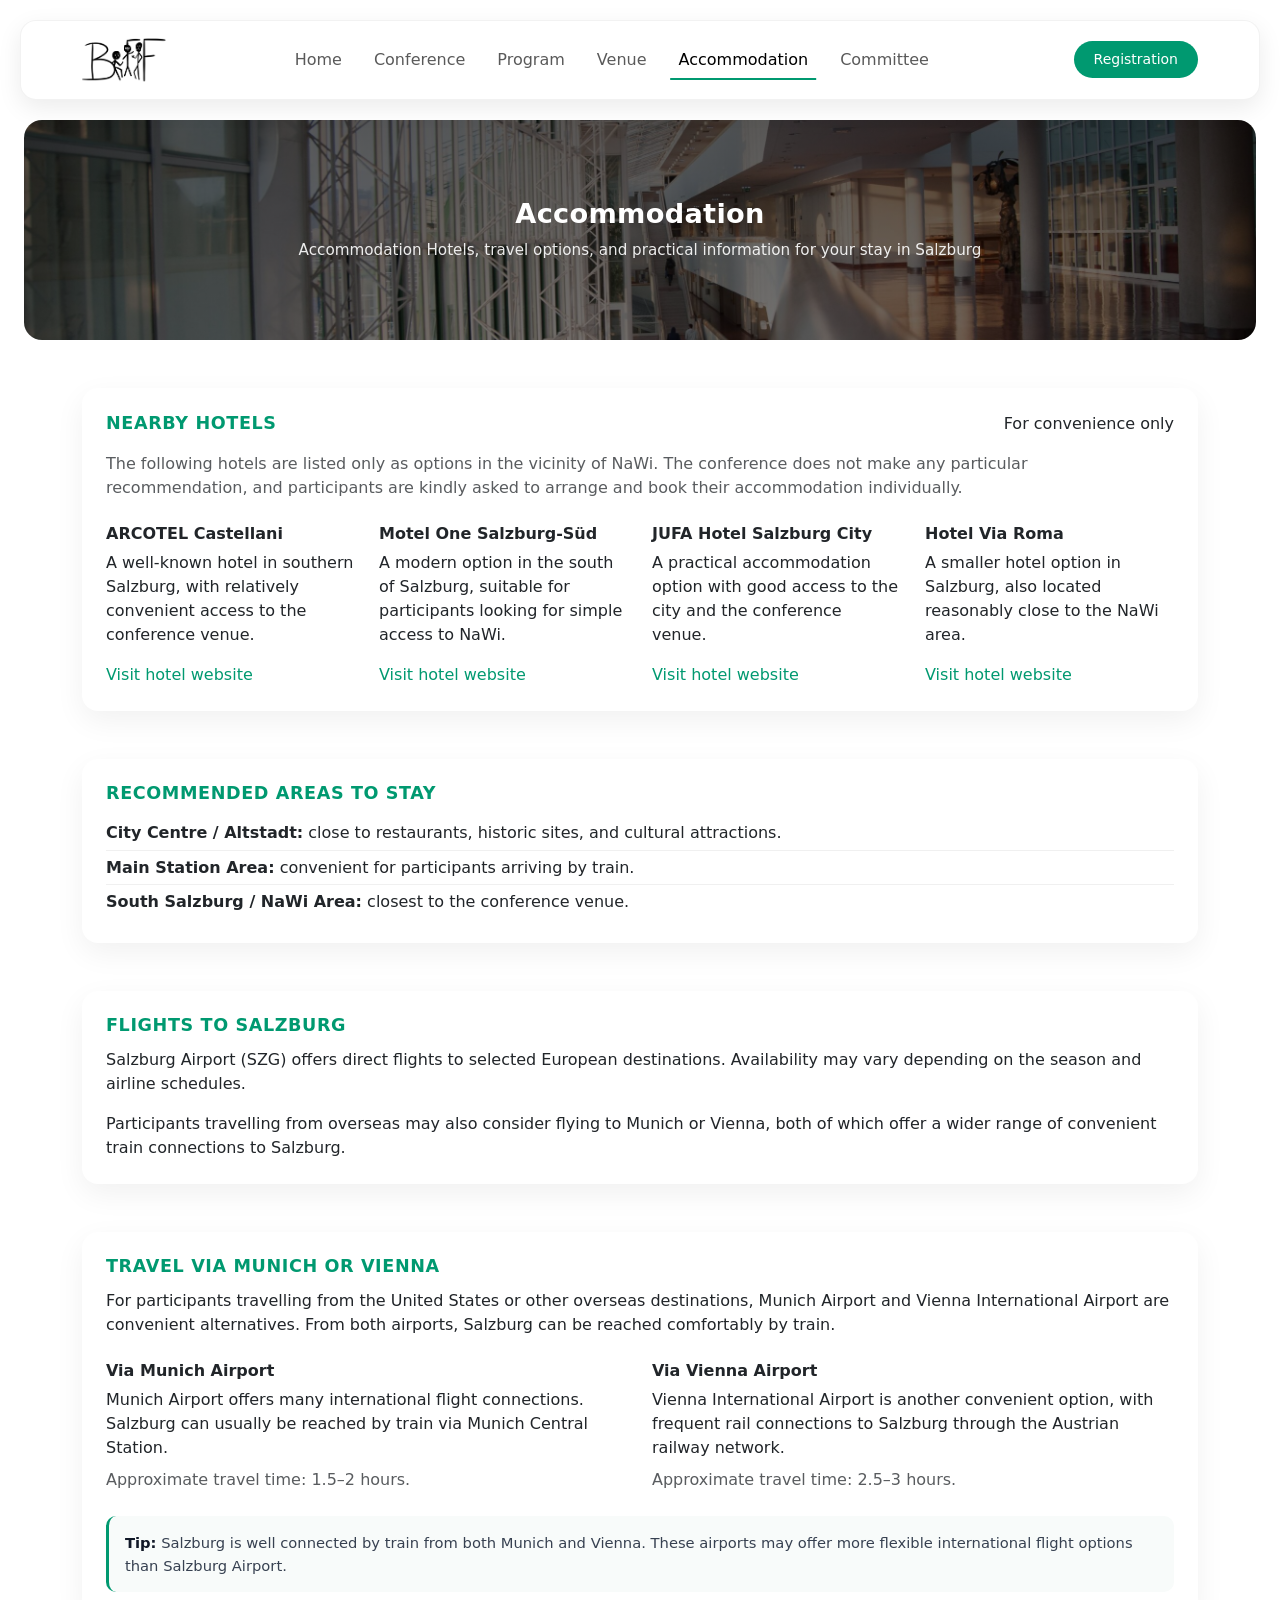
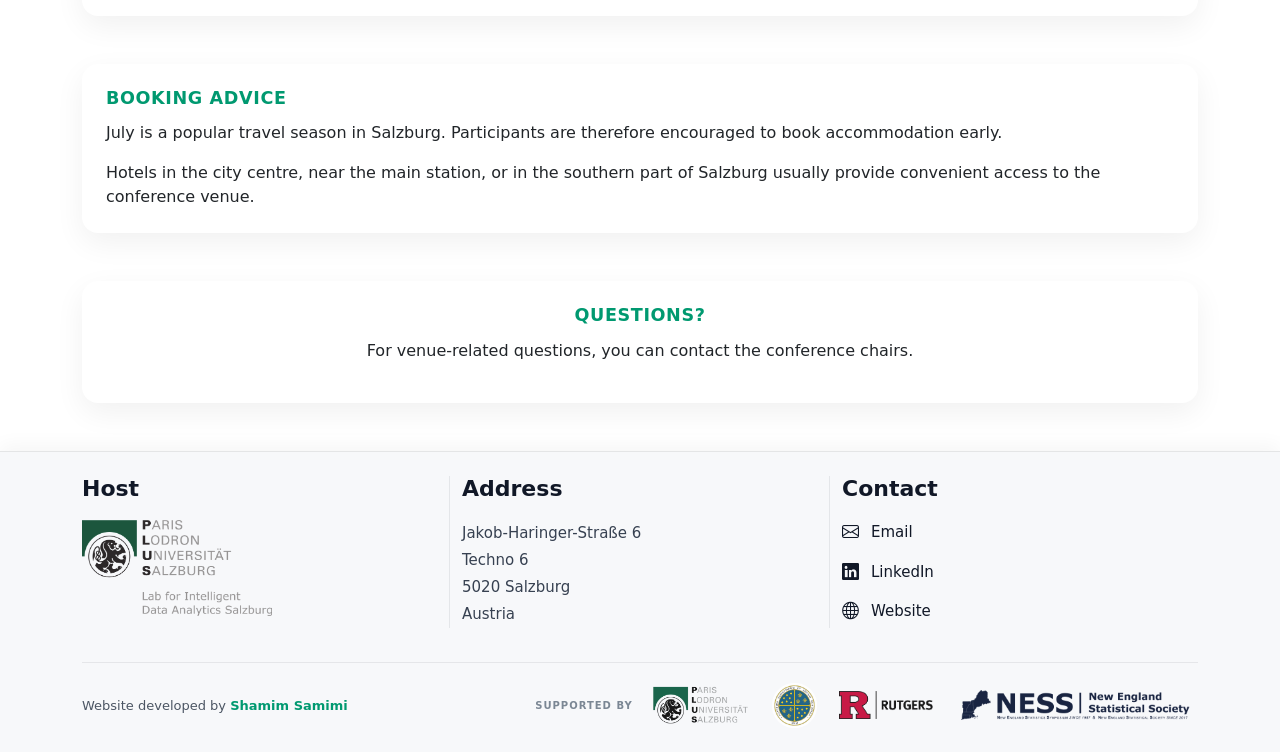
==== commit 634b8f9c: "corrected" ====
--- a/accommodation.html
+++ b/accommodation.html
@@ -1,199 +1,327 @@
-
 <!DOCTYPE html>
 <html lang="en">
 <head>
     <meta charset="UTF-8">
     <meta name="viewport" content="width=device-width, initial-scale=1.0">
-    <title>Document</title>
-    <link href="css/bootstrap.min.css" rel="stylesheet">
+    <title>Venue | 10th BFF Conference</title>
     <link href="css/style.css" rel="stylesheet">
+    <link href="https://cdn.jsdelivr.net/npm/bootstrap@5.3.8/dist/css/bootstrap.min.css" rel="stylesheet"  integrity="sha384-sRIl4kxILFvY47J16cr9ZwB07vP4J8+LH7qKQnuqkuIAvNWLzeN8tE5YBujZqJLB" crossorigin="anonymous">
+    <link rel="stylesheet" href="https://cdn.jsdelivr.net/npm/bootstrap-icons@1.11.3/font/bootstrap-icons.css">
 </head>
-<body>
-<nav class="navbar navbar-expand-lg bg-light py-3 fixed-top">
-  <div class="container">
-    <a class="navbar-brand" href="https://imstat.org/" target="_blank" rel="noopener">
-      <img src="images/ims-logo.png" style="height: 40px;" alt="IMS">
-    </a>
-
-    <button class="navbar-toggler" type="button" data-bs-toggle="collapse" data-bs-target="#navmenu"
-      aria-controls="navmenu" aria-expanded="false" aria-label="Toggle navigation">
-      <span class="navbar-toggler-icon"></span>
-    </button>
-
-    <div class="collapse navbar-collapse" id="navmenu">
-      <ul class="navbar-nav ms-auto align-items-lg-center">
-        <li class="nav-item">
-          <a href="index.html" class="nav-link">Home</a>
-        </li>
-
-        <li class="nav-item">
-          <a href="program.html" class="nav-link">Program</a>
-        </li>
-
-        <li class="nav-item">
-          <a href="accommodation.html" class="nav-link">Accommodation</a>
-        </li>
-
-        <li class="nav-item">
-          <a href="venue.html" class="nav-link">Venue</a>
-        </li>
-
-        <li class="nav-item">
-          <a href="partners.html" class="nav-link">Partners</a>
-        </li>
-
-        <!-- ✅ Dropdown as a real nav item -->
-        <li class="nav-item dropdown">
-          <a class="nav-link dropdown-toggle nav-cta-dd"
-             href="#"
-             role="button"
-             data-bs-toggle="dropdown"
-             data-bs-display="static"
-             aria-expanded="false">
-            Registration &amp; Submission
-          </a>
-
-          <ul class="dropdown-menu dropdown-menu-end">
-            <li>
-              <a class="dropdown-item"
-                 href="https://imstat.org/shop/2026-ims-annual-meeting/"
-                 target="_blank" rel="noopener">
-                Registration
-              </a>
-            </li>
-
-            <li>
-              <a class="dropdown-item"
-                 href="#"
-                 onclick="event.preventDefault(); showInvitedInfo();">
-                Invited talk submission
-              </a>
-            </li>
-
-            <li>
-              <a class="dropdown-item"
-                 href="https://imstat.org/2026-ims-annual-meeting/contributed-talk-submission/"
-                 target="_blank" rel="noopener">
-                Contributed talk submission
-              </a>
+<body class="internal-page">
+  <!-- Navbar Start -->
+  <nav class="navbar navbar-expand-lg fixed-top">
+    <div class="container">
+      <a class="navbar-brand me-auto" href="https://www.bff-stat.org/">
+  <img src="photo-bff/BFF_logo.webp" alt="BFF Logo" class="img-fluid" style="max-height:45px;">
+</a>
+      <div class="offcanvas offcanvas-end" tabindex="-1" id="offcanvasNavbar"
+      aria-labelledby="offcanvasNavbarLabel">
+        <div class="offcanvas-header">
+          <h5 class="offcanvas-title" id="offcanvasNavbarLabel">Logo</h5>
+          <button type="button" class="btn-close" data-bs-dismiss="offcanvas" aria-label="Close">
+          </button>
+        </div>
+        <div class="offcanvas-body">
+          <ul class="navbar-nav justify-content-center flex-grow-1 pe-3">
+            <li class="nav-item">
+              <a class="nav-link mx-lg-2" href="index.html">Home</a>
+            </li>
+            <li class="nav-item">
+              <a class="nav-link mx-lg-2" href="conference.html">Conference</a>
+            </li>
+            <li class="nav-item">
+              <a class="nav-link mx-lg-2" href="program.html">Program</a>
+            </li>
+            <li class="nav-item">
+              <a class="nav-link mx-lg-2" href="venue.html">Venue</a>
+            </li>
+            <li class="nav-item">
+              <a class="nav-link mx-lg-2 active" aria-current="page" href="accommodation.html">Accommodation</a>
+            </li>
+            <li class="nav-item">
+              <a class="nav-link mx-lg-2" href="committee.html">Committee</a>
             </li>
           </ul>
-        </li>
-
-      </ul>
-    </div>
-  </div>
-</nav>
-
-    
-    <section class="bg-light">
-        <div class="container-fluid">
-            <div class="d-sm-flex">
-                <img class="img-fluid" src="images/Salzach_Festung_bruecken (2).jpg" alt="Festung_Salzach1">
-            </div>
-        </div>
-        <div class="container p-5">
-            <h1 class="display-6">Accommodation</h1>
-            <div class="container mt-3 p-2">
-                <p class="fs-6">
-                IMS2026 organizers do not manage any hotel reservations. All reservations must be booked directly with the hotels and paid for by the guests themselves.<br><br>
-
-                Kindly manage your hotel reservations well in advance, as the city of Salzburg is a very popular tourist destination. On the plus side, there are accommodation possibilities at every level of comfort, and many are within walking distance of our conference site Salzburg Congress.</p><br>
-                
-
-            </div>
-            <h2 class="mb-3" style=" font-size: 1.5rem;">Hotel Reservation</h2>
-            <div class="container mt-3 p-2">
-                <p class="fs-6">
-                We kindly ask you to make your room reservation in good time <span style="color: red;">(by June 4, 2026 at the latest)</span> via the following hotel booking link:<br>
-                <a href="https://www.salzburgcongress.at/en/Quickfinder-TOSC5/2026/qf-scims_en" target="_blank" class="text-decoration-none">https://www.salzburgcongress.at/en/Quickfinder-TOSC5/2026/qf-scims-EN</a><br><br>
-                
-
-            </div>
-            <h2 class="mb-3" style=" font-size: 1.5rem;">Group enquiries (5 rooms or more) or enquiries beyond the quota period</h2>
-            <div class="container mt-3 p-2">
-                <p class="fs-6">
-                We kindly ask you to make your enquiry in good time <span style="color: red;">(by June 4, 2026 at the latest)</span> via the following link:<br>
-                <a href="https://www.salzburgcongress.at/en/Congress-Services/Room-Inquiries" target="_blank" class="text-decoration-none">https://www.salzburgcongress.at/en/Congress-Services/Room-Inquiries</a><br><br>
-                
-
-            </div>
-            <p class="fs-6" style="text-decoration: underline;"><b>If you have any questions, please contact us directly:</b></p>
-            <div class="ps-2" style=" font-size: 0.95rem;">
-                <p class="mb-3">📍<b>Salzburg Congress / Congress Services</b>
-                    <br>
-                    Auerspergstraße 6<br>
-                    5020 Salzburg<br>
-                    E-Mail: <a href="https://mail.google.com/mail/?view=cm&to=service@salzburgcongress.at" target="_blank" style="text-decoration: none;">
-                    service@salzburgcongress.at
-                    </a><br>
-
-                    Tel.: +43-662 88987-603/-604/-605<br>
-                
-        
-                </p>
-
-            </div><br>
-            <h2 class="mb-3" style=" font-size: 1.5rem;">Childcare</h2>
-            <div class="container mt-3 p-2">
-                <p class="fs-6">
-                Regarding childcare, please note the IMS childcare initiative:<br>
-                <a href="https://imstat.org/meetings/ims-child-care-initiative/" target="_blank" class="text-decoration-none">https://imstat.org/meetings/ims-child-care-initiative/</a><br><br>
-                
-
-            </div>
-        
+        </div>
+      </div>
+      <a href="registration.html" class="login-button">Registration</a>
+      <button class="navbar-toggler pe-0" type="button" data-bs-toggle="offcanvas" data-bs-target="#offcanvasNavbar"
+        aria-controls="offcanvasNavbar" aria-label="Toggle navigation">
+        <span class="navbar-toggler-icon"></span>
+      </button>
+    </div>
+  </nav>
+
+  <header class="page-hero">
+    <div class="container text-white text-center">
+      <h1 class="page-title">Accommodation</h1>
+      <p class="page-subtitle mb-0">
+        Accommodation
+            Hotels, travel options, and practical information for your stay in Salzburg
+      </p>
+    </div>
+  </header>
+
+  <main class="container my-5">
+
+
+
+<section class="mb-5">
+  <div class="info-card">
+    <div class="d-flex align-items-center justify-content-between flex-wrap gap-2">
+      <h2 class="section-title mb-0">Nearby Hotels</h2>
+      <span class="hotel-note-label">For convenience only</span>
+    </div>
+
+    <p class="text-muted mt-3 mb-4 hotel-disclaimer">
+      The following hotels are listed only as options in the vicinity of NaWi.
+      The conference does not make any particular recommendation, and participants
+      are kindly asked to arrange and book their accommodation individually.
+    </p>
+
+    <div class="row g-4">
+      <div class="col-md-6 col-xl-3">
+        <div class="hotel-card h-100">
+          <h3 class="mini-title mb-2">ARCOTEL Castellani</h3>
+          <p class="mb-3">
+            A well-known hotel in southern Salzburg, with relatively convenient
+            access to the conference venue.
+          </p>
+          <a href="https://castellani.arcotel.com/en/" target="_blank" class="external-link">
+            Visit hotel website
+          </a>
+        </div>
+      </div>
+
+      <div class="col-md-6 col-xl-3">
+        <div class="hotel-card h-100">
+          <h3 class="mini-title mb-2">Motel One Salzburg-Süd</h3>
+          <p class="mb-3">
+            A modern option in the south of Salzburg, suitable for participants
+            looking for simple access to NaWi.
+          </p>
+          <a href="https://www.motel-one.com/en/hotels/salzburg/hotel-salzburg-sued/" target="_blank" class="external-link">
+            Visit hotel website
+          </a>
+        </div>
+      </div>
+
+      <div class="col-md-6 col-xl-3">
+        <div class="hotel-card h-100">
+          <h3 class="mini-title mb-2">JUFA Hotel Salzburg City</h3>
+          <p class="mb-3">
+            A practical accommodation option with good access to the city and
+            the conference venue.
+          </p>
+          <a href="https://www.jufahotels.com/en/hotel/salzburg-city/" target="_blank" class="external-link">
+            Visit hotel website
+          </a>
+        </div>
+      </div>
+
+      <div class="col-md-6 col-xl-3">
+        <div class="hotel-card h-100">
+          <h3 class="mini-title mb-2">Hotel Via Roma</h3>
+          <p class="mb-3">
+            A smaller hotel option in Salzburg, also located reasonably close
+            to the NaWi area.
+          </p>
+          <a href="https://www.hotelviaroma.com/" target="_blank" class="external-link">
+            Visit hotel website
+          </a>
+        </div>
+      </div>
+    </div>
+  </div>
+</section>
+
+<!--recommendation area-->
+<section class="mb-5">
+  <div class="info-card">
+    <h2 class="section-title">Recommended Areas to Stay</h2>
+
+    <ul class="clean-list mb-0">
+      <li><strong>City Centre / Altstadt:</strong> close to restaurants, historic sites, and cultural attractions.</li>
+      <li><strong>Main Station Area:</strong> convenient for participants arriving by train.</li>
+      <li><strong>South Salzburg / NaWi Area:</strong> closest to the conference venue.</li>
+    </ul>
+  </div>
+</section>
+
+
+<section class="mb-5">
+  <div class="info-card">
+    <h2 class="section-title">Flights to Salzburg</h2>
+
+    <p class="mb-3">
+      Salzburg Airport (SZG) offers direct flights to selected European destinations.
+      Availability may vary depending on the season and airline schedules.
+    </p>
+
+    <p class="mb-0">
+      Participants travelling from overseas may also consider flying to Munich or Vienna,
+      both of which offer a wider range of convenient train connections to Salzburg.
+    </p>
+  </div>
+</section>
+
+<section class="mb-5">
+  <div class="info-card">
+    <h2 class="section-title">Travel via Munich or Vienna</h2>
+
+    <p class="mb-4">
+      For participants travelling from the United States or other overseas destinations,
+      Munich Airport and Vienna International Airport are convenient alternatives.
+      From both airports, Salzburg can be reached comfortably by train.
+    </p>
+
+    <div class="row g-4">
+      <div class="col-md-6">
+        <h3 class="mini-title">Via Munich Airport</h3>
+        <p class="mb-2">
+          Munich Airport offers many international flight connections. Salzburg can
+          usually be reached by train via Munich Central Station.
+        </p>
+        <p class="text-muted mb-0">
+          Approximate travel time: 1.5–2 hours.
+        </p>
+      </div>
+
+      <div class="col-md-6">
+        <h3 class="mini-title">Via Vienna Airport</h3>
+        <p class="mb-2">
+          Vienna International Airport is another convenient option, with frequent
+          rail connections to Salzburg through the Austrian railway network.
+        </p>
+        <p class="text-muted mb-0">
+          Approximate travel time: 2.5–3 hours.
+        </p>
+      </div>
+    </div>
+
+    <div class="venue-note mt-4">
+      <strong>Tip:</strong> Salzburg is well connected by train from both Munich and Vienna.
+      These airports may offer more flexible international flight options than Salzburg Airport.
+    </div>
+  </div>
+</section>
+
+
+
+<section class="mb-5">
+  <div class="info-card">
+    <h2 class="section-title">Booking Advice</h2>
+
+    <p class="mb-3">
+      July is a popular travel season in Salzburg. Participants are therefore encouraged
+      to book accommodation early.
+    </p>
+
+    <p class="mb-0">
+      Hotels in the city centre, near the main station, or in the southern part of Salzburg
+      usually provide convenient access to the conference venue.
+    </p>
+  </div>
+</section>
+
+
+    <!-- CTA -->
+    <section class="text-center">
+      <div class="info-card">
+        <h2 class="section-title">Questions?</h2>
+        <p class="mb-3">
+          For venue-related questions, you can contact the conference chairs.
+        </p>
+      </div>
     </section>
-
-    <section id="footer" class="bg-primary text-light">
-        <div class="container">
-          <div class="d-flex flex-column flex-md-row align-items-center justify-content-between py-4">
-            
-            <!-- لوگو سمت چپ -->
-            <div class="order-1 order-md-1 mb-3 mb-md-0">
-              <a href="https://www.plus.ac.at/?lang=en">
-                <img src="images/uni-sbg-logo-white.jpg"
-                     alt="University Logo"
-                     class="footer-logo img-fluid"
-                     style="height: 40px;">
-              </a>
-            </div>
-    
-            <!-- متن دقیقا وسط، با margin: auto -->
-            <div class="order-2 order-md-2 text-center mx-auto">
-              <!--<small>
-                <a href="https://www.plus.ac.at/?lang=en" class="text-decoration-none text-light">
-                  Paris Lodron University of Salzburg
-                </a>
-              </small>
-              <br>
-              <small>-->
-                <a href="https://www.salzburg.info/en/b2b/galleryhistorical-old-city-of-salzburg_image-280676"
-                   class="text-decoration-none text-light">
-                  Photo credit: Tourismus Salzburg
-                </a>
-              </small>
-              <div class="text-center pb-2">
-  <small style="font-size:11px; opacity:0.7;">
-    Website developed by Shamim Samimi
-  </small>
-</div>
-            </div>
-            
-    
-            <!-- فضای خالی یا المان سوم اگه خواستی -->
-            <div class="order-3 d-none d-md-block" style="width: 120px;"></div>
-    
-          </div>
-        </div>
-  </section>
-      
-    
-    <script src="https://cdn.jsdelivr.net/npm/bootstrap@5.3.3/dist/js/bootstrap.bundle.min.js" integrity="sha384-YvpcrYf0tY3lHB60NNkmXc5s9fDVZLESaAA55NDzOxhy9GkcIdslK1eN7N6jIeHz" crossorigin="anonymous"></script>
-      <script>
-  function showInvitedInfo() {
-    alert('Invited speakers will receive the submission information by email.');
-  }
-</script>
+  </main>
+
+  <script src="https://cdn.jsdelivr.net/npm/bootstrap@5.3.8/dist/js/bootstrap.bundle.min.js"
+          integrity="sha384-FKyoEForCGlyvwx9Hj09JcYn3nv7wiPVlz7YYwJrWVcXK/BmnVDxM+D2scQbITx"
+          crossorigin="anonymous"></script>
+
+  <!-- Footer Start -->
+
+<footer class="site-footer mt-5">
+  <div class="container footer-container py-4">
+
+    <div class="footer-top row gy-4 text-center text-md-start justify-content-center">
+
+      <!-- Host -->
+      <div class="col-md-4 footer-block">
+        <h6 class="footer-title">Host</h6>
+        <a href="https://idalab.at/" target="_blank" class="footer-host">
+          <img src="photo-bff/Sublogo-IDA-Lab.png" alt="IDA Lab Salzburg" class="footer-host-logo">
+        </a>
+      </div>
+
+      <!-- Address -->
+      <div class="col-md-4 footer-block">
+        <h6 class="footer-title">Address</h6>
+        <p class="footer-text mb-0">
+          Jakob-Haringer-Straße 6<br>
+          Techno 6<br>
+          5020 Salzburg<br>
+          Austria
+        </p>
+      </div>
+
+      <!-- Contact -->
+      <div class="col-md-4 footer-block">
+        <h6 class="footer-title">Contact</h6>
+        <div class="footer-social">
+          <a href="mailto:arne.bathke@plus.ac.at" class="footer-item">
+            <i class="bi bi-envelope"></i>
+            <span>Email</span>
+          </a>
+
+          <a href="https://www.linkedin.com/company/ida-lab-salzburg/" target="_blank" class="footer-item">
+            <i class="bi bi-linkedin"></i>
+            <span>LinkedIn</span>
+          </a>
+
+          <a href="https://idalab.at/" target="_blank" class="footer-item">
+            <i class="bi bi-globe"></i>
+            <span>Website</span>
+          </a>
+        </div>
+      </div>
+
+    </div>
+
+    <div class="footer-bottom">
+      <div class="footer-credit">
+        Website developed by <span class="credit-name">Shamim Samimi</span>
+      </div>
+
+      <div class="footer-supporters">
+        <span class="footer-supporters-label">Supported by</span>
+
+        <div class="footer-supporters-logos">
+          <a href="https://www.plus.ac.at/" target="_blank" class="footer-supporter-link">
+            <img src="photo-bff/UNI_LOGO_Vektor_RGB_01.png" alt="Paris Lodron University of Salzburg" class="footer-supporter-logo plus-logo">
+          </a>
+
+          <a href="https://euro-acad.eu/" target="_blank" class="footer-supporter-link">
+            <img src="photo-bff/Logo_Emblem.png" alt="European Academy of Sciences and Arts" class="footer-supporter-logo academy-logo">
+          </a>
+
+          <a href="https://www.rutgers.edu/" target="_blank" class="footer-supporter-link">
+            <img src="photo-bff/rutgers-logo.png" alt="Rutgers University" class="footer-supporter-logo rutgers-logo">
+          </a>
+
+          <a href="https://nestat.org/" target="_blank" class="footer-supporter-link">
+            <img src="photo-bff/nestat.png" alt="New England Statistical Society" class="footer-supporter-logo nestat-logo">
+          </a>
+        </div>
+      </div>
+    </div>
+
+  </div>
+</footer>
+
+
+<!-- Footer End -->        
 </body>
 </html>
--- a/css/style.css
+++ b/css/style.css
@@ -1,407 +1,971 @@
-
-.bg-primary{
-    background: linear-gradient(90deg, var(--bs-white), var(--bs-green)) !important;
+body.internal-page {
+  padding-top: 120px;   /* اگر زیاد بود بعداً می‌تونیم مثلاً 100ش کنیم */
 }
 
 .navbar {
-    box-shadow: 0px 4px 10px rgba(0, 0, 0, 0.1) !important;
-    background: linear-gradient(90deg, rgba(255, 255, 255, 1), rgba(240, 240, 240, 1)) !important;
-}
-
-.footer-logo {
-    width: 100px !important;  /* تنظیم عرض */
-    height: auto !important;  /* ارتفاع متناسب */
-    max-width: 100% !important;  /* واکنش‌گرا */
-    opacity: 0.8 !important;  /* کمی محو برای هماهنگی با فوتر */
-}
-
-body {
-    padding-top: 70px !important; /* تنظیم ارتفاع بر اساس اندازه Navbar */
-}
-
-h1 {
-    color: #003366 !important; /* یا هر رنگی که انتخاب می‌کنی */
-}
-
+    background-color: #fff;
+    height: 80px;
+    margin: 20px !important;
+    border-radius: 16px;
+    padding: 0.5rem !important;
+    box-shadow: 0 8px 24px rgba(0, 0, 0, 0.08);
+    border: 1px solid rgba(0, 0, 0, 0.05);
+
+
+}
 .navbar-brand{
-    color: green !important;
-}
-
-.nav-link:hover{
-    color: green !important;
-}
-
-.table {
-    max-width: 90% !important; /* کاهش عرض بدون از بین رفتن ریسپانسیو */
-    margin: auto !important; /* قرار دادن جدول در مرکز */
-    border-radius: 10px !important; /* گرد کردن گوشه‌های جدول */
-    overflow: hidden !important; /* جلوگیری از تداخل بردرهای گرد با جدول */
-}
-.table th, .table td { /* رنگ خاکستری برای حاشیه */
-    text-align: center !important; /* وسط چین کردن محتوا */
-}
-
-.thead {
-    background-color: #f8f9fa !important; /* رنگ پیش‌فرض برای هدر */
-    border-radius: 10px 10px 0 0 !important;
-}
-.btn-success {
-    white-space: nowrap;
-}
-
-.partner-card {
-        border: 1px solid #e0e0e0 !important;
-        border-radius: 10px !important;
-        padding: 20px !important;
-        box-shadow: 0 2px 8px rgba(0,0,0,0.05) !important;
-        transition: 0.3s ease-in-out !important;
+    font-size: 24px;
+    font-weight: 500 ;
+    color: #009970 !important;
+}
+
+.login-button{
+    background-color: #009970;
+    color: #fff;
+    font-size: 14px;
+    padding: 8px 20px;
+    border-radius: 50px;
+    text-decoration: none;
+    transition: 0.3s background-color;
+}
+.login-button:hover{
+    background-color: #00b383;
+    color: #fff;
+    text-decoration: none;
+}
+
+.navbar-toggler {
+    border: none !important;
+    font-size: 1.25rem;
+
+}
+.navbar-toggler:focus, .btn-close:focus{
+    box-shadow: none;
+    outline: none;
+}
+
+.nav-link {
+    font-weight: 500 !important;
+    color: #666777;
+    position: relative;
+}
+
+.nav-link:hover, .nav-link.active{
+    color: #000;
+}
+
+@media (min-width: 992px) {
+    .nav-link::before {
+        content: "";
+        position: absolute;
+        bottom: 0;
+        left: 50%;
+        transform: translateX(-50%);
+        width:0;
+        height: 2px;
+        background-color: #009970;
+        visibility: hidden;
+        transition: 0.3s ease-in-out;
     }
 
-.partner-card:hover {
-        transform: translateY(-5px) !important;
-        box-shadow: 0 4px 16px rgba(0,0,0,0.1) !important;
+    .nav-link:hover::before, .nav-link.active::before {
+        width: 100%;
+        visibility: visible;
+
     }
-
-.partner-name {
-        font-size: 1.2rem !important;
-        font-weight: 600 !important;
-        margin-bottom: 10px !important;
-    }
-
-.link-button {
-        color: #0d6efd !important;
-        font-weight: 500 !important;
-        text-decoration: none !important;
-    }
-
-.link-button:hover {
-        text-decoration: underline !important;
-    }
-
-.contact-email {
-        font-weight: bold !important;
-        color: #198754 !important;
-    }
-
-
-
-    .participants-grid {
-  display: grid !important;
-  grid-template-columns: repeat(auto-fit, minmax(240px, 1fr)) !important;
-  gap: 20px !important;
-  margin-top: 30px !important;
-}
-
-.participant-card {
-  display: block !important;
-  padding: 16px !important;
-  border-radius: 12px !important;
-  text-decoration: none !important;
-  color: #212529 !important;
-  background-color: #f8f9fa;
-  box-shadow: 0 2px 6px rgba(0,0,0,0.1) !important;
-  transition: all 0.3s ease in-out !important;
-}
-
-.participant-card:hover {
-  background-color: #e9ecef;
-  transform: translateY(-5px) !important;
-  box-shadow: 0 4px 12px rgba(0,0,0,0.15) !important;
-}
-
-.participant-card h4 {
-  margin-bottom: 8px !important;
-  color: #0d6efd !important;
-}
-
-.participant-card p {
-  margin: 2px 0 !important;
-}
-
-
-/* ===== Grid-based schedule (cleaner, more timetable-like) ===== */
-
-.schedule-wrap {
-  overflow-x: auto;
-  -webkit-overflow-scrolling: touch;
-  padding-bottom: 8px;
-}
-
-/* tighter grid */
-.schedule-grid {
-  min-width: 980px;
-  display: grid;
-  grid-template-columns: 130px repeat(4, minmax(180px, 1fr));
-  column-gap: 14px;
-  row-gap: 14px;
-}
-
-/* base cell */
-.schedule-grid .cell {
-  border: 1px solid #e2efe7;
-  border-radius: 12px;
-  background: #fff;
-  padding: 12px 14px;
-  line-height: 1.35;
-  color: #1f2933;
-}
-
-/* corner: make it a label, not empty space */
-.schedule-grid .corner {
-  background: transparent;
-  border: none;
-  padding: 0;
-}
-
-/* day headers: less “big cards”, more header bars */
-.schedule-grid .day-head {
-  background: #eaf6ef;
-  border-color: #d7eadf;
-  text-align: center;
-  font-weight: 700;
-  color: #143524;
-  padding: 14px 10px;
-  border-radius: 14px;
-}
-
-/* time column: compact & label-like */
-.schedule-grid .time {
-  background: #f4fbf8;
-  border-color: #e2efe7;
-  font-weight: 700;
-  color: #2f5d48;
-  text-align: center;
-  white-space: nowrap;
-  padding: 12px 10px;
-}
-.schedule-grid .time {
-  display: flex;
-  align-items: center;     /* وسط عمودی */
-  justify-content: center; /* وسط افقی */
-}
-
-/* slots: reduce height + control wrapping */
-.schedule-grid .slot {
+}
+
+.hero-section{
+    background: url(../photo-bff/pano-01_2020-04-01_NW-Fakultaet_aussen-Eingang-Architektur_Panorama_LC-scaled.jpg) no-repeat center ;
+    background-size: cover;
+    width: 100%;
+    height: 100vh;
+
+}
+
+.hero-section::before {
+    content: "";
+    position: absolute;
+    top: 0;
+    right: 0;
+    bottom: 0;
+    left: 0;
+    background-color: rgba(0, 0, 0, 0.6); 
+}
+
+.hero-section .container {
+    height: 100vh;
+    z-index: 1;
+    position: relative;
+
+}
+.hero-section h1 {
+    font-size: 1.5em;
+}
+
+.hero-section h2 {
+    font-size: 1.2em;
+}
+
+
+
+.conference-title {
+  font-size: 3rem;
+  font-weight: 600;
+  letter-spacing: 0.5px;
+}
+
+.conference-title .ordinal {
+  font-size: 0.5em;
+  vertical-align: super;
+  margin-left: 2px;
+  font-weight: 400;
+}
+
+.conference-subtitle {
+  margin-top: 0.75rem;
+  font-size: 1.25rem;
+  font-weight: 400;
+  letter-spacing: 0.3px;
+  opacity: 0.9;
+}
+
+.conference-intro {
+  max-width: 720px;
+  font-size: 1.05rem;
+  line-height: 1.7;
+  font-weight: 400;
+  color: #333;
+  letter-spacing: 0.2px;
+}
+
+.conference-info {
+  margin-top: 4rem;
+  margin-bottom: 4rem;
+}
+
+.info-item h5 {
+  font-size: 1rem;
+  font-weight: 600;
+  letter-spacing: 0.5px;
+  margin-bottom: 0.75rem;
+  text-transform: uppercase;
+  color: #009970;
+}
+
+.info-item p {
+  font-size: 0.95rem;
+  line-height: 1.6;
+  color: #333;
+  margin: 0;
+}
+
+.info-item::before {
+  content: "";
+  display: block;
+  width: 40px;
+  height: 2px;
+  background-color: #009970;
+  margin: 0 auto 1rem;
+  opacity: 0.7;
+}
+
+.calendar-link {
+  text-decoration: none;
+  color: #009970;
+}
+
+.calendar-link:hover {
+  text-decoration: underline;
+}
+
+
+
+/* Venue page hero */
+.page-hero {
+  min-height: 220px;
   display: flex;
   align-items: center;
   justify-content: center;
-  text-align: center;
-  min-height: 72px;              /* smaller = cleaner */
-  padding: 12px 14px;
-}
-
-/* keep text looking consistent */
-.schedule-grid .slot,
-.schedule-grid .time,
-.schedule-grid .day-head {
+
+  margin: 0 24px 24px;  
+  border-radius: 18px;
+
+  background:
+    linear-gradient(
+      rgba(0,0,0,0.65),
+      rgba(0,0,0,0.55)
+    ),
+    url("../photo-bff/DSC0287_2016-04-04_Architektur-innen-NW_LC_WEB-scaled.jpg") center/cover no-repeat;
+}
+
+
+
+
+
+.page-title{
+  font-size: 1.7rem;   
+  font-weight: 600;
+  letter-spacing: 0.3px;
+}
+
+.page-subtitle{
+  font-size: 0.95rem;
+  opacity: 0.9;
+  margin-top: 4px;
+}
+
+/* Cards */
+.info-card{
+  background: #fff;
+  border-radius: 16px;
+  padding: 24px;
+  box-shadow: 0 10px 30px rgba(0,0,0,0.06);
+}
+
+/* Section headings */
+.section-title{
+  font-size: 1.1rem;
+  font-weight: 700;
+  letter-spacing: 0.6px;
+  text-transform: uppercase;
+  color: #009970;
+  margin-bottom: 0.75rem;
+}
+
+.mini-title{
   font-size: 1rem;
-}
-
-/* prevent ugly wrapping */
-.schedule-grid .slot {
-  word-break: normal;
-  overflow-wrap: anywhere;       /* if needed, wraps nicely */
-}
-
-.schedule-grid .slot > span {
+  font-weight: 650;
+  margin-bottom: 0.5rem;
+}
+
+.clean-list{
+  list-style: none;
+  padding-left: 0;
+}
+
+.clean-list li{
+  padding: 0.3rem 0;
+  border-bottom: 1px solid rgba(0,0,0,0.06);
+}
+
+.clean-list li:last-child{
+  border-bottom: none;
+}
+/* کارت ویژه plenary */
+
+
+/* اسم کمی قوی‌تر */
+.plenary-card .member-name{
+  font-size: 1.2rem;
+  font-weight: 700;
+}
+
+
+.plenary-badge{
   display: inline-block;
-  max-width: 28ch;               /* keeps line breaks consistent */
-}
-
-/* break rows */
-.schedule-grid .break-time {
-  background: #eef8f2;
-  border-color: #dff2e7;
-}
-
-.schedule-grid .break {
-  background: #f1fbf6;
-  border-color: #dff2e7;
-  font-style: italic;
-  color: #2f6b52;
-}
-
-/* evening */
-.schedule-grid .evening {
-  background: #eef7f2;
-  border-color: #dbece2;
-}
-
-/* empty placeholders look intentional */
-.schedule-grid .empty {
-  background: #fbfdfc;
-  border-style: dashed;
-  color: #8aa596;
-}
-
-/* Navbar action buttons */
-.nav-actions .btn {
+  margin-top: 10px;
+  margin-left: 20px;
+  padding: 5px 10px;
+  border-radius: 999px;
+  font-size: 0.75rem;
+  font-weight: 600;
+
+  background: rgba(0,153,112,0.12);
+  color: #009970;
+}
+.committee-card{
+  background: #fff;
+  border-radius: 16px;
+  padding: 22px 22px 18px;
+  border: 1px solid rgba(0,0,0,0.06);
+  box-shadow: 0 10px 30px rgba(0,0,0,0.06);
+  position: relative;
+  transition: transform 0.18s ease, box-shadow 0.18s ease;
+}
+
+.committee-card:hover{
+  transform: translateY(-2px);
+  box-shadow: 0 14px 40px rgba(0,0,0,0.10);
+}
+
+.member-name{
+  font-size: 1.1rem;
+  font-weight: 650;
+  margin: 0;
+}
+
+.member-affiliation{
+  color: #444;
+  margin: 0;
+  line-height: 1.5;
+}
+
+.member-role{
+  display: inline-block;
+  margin-top: 12px;
+  padding: 6px 10px;
+  border-radius: 999px;
+  background: rgba(0,153,112,0.10);
+  color: #009970;
+  font-size: 0.85rem;
+  font-weight: 600;
+}
+
+.member-link {
+  text-decoration: none;
+  color: inherit;
+  display: inline-block;
+}
+
+.member-link:hover .member-name {
+  color: #009970;
+  text-decoration: underline;
+}
+
+.external-icon {
+  font-size: 0.7em;
+  opacity: 0.6;
+  margin-left: 4px;
+}
+
+.external-link {
+  color: #009970;
+  text-decoration: none;
+}
+
+.external-link:hover {
+  text-decoration: underline;
+}
+
+.program-day {
+  padding: 16px 0 0;
+}
+
+.program-day-title {
+  font-size: 1rem;
+  font-weight: 600;
+  margin-bottom: 0.5rem;
+}
+
+.registration-status {
+  background-color: rgba(0, 153, 112, 0.15);
+  color: #ffffff;
+  border: 1px solid rgba(255, 255, 255, 0.5);
+  backdrop-filter: blur(4px);
+  font-size: 0.85rem;
+  padding: 0.3rem 0.8rem;
+  border-radius: 999px;
+}
+
+
+
+
+
+
+
+.site-footer{
+  background:#f7f8fa;
+  color:#1f2933;
+  border-top:1px solid rgba(0,0,0,0.08);
+  box-shadow:0 -6px 18px rgba(0,0,0,0.04);
+}
+
+.footer-container{
+  max-width:1120px;
+}
+
+/* Top layout */
+.footer-top{
+  margin-bottom:0;
+}
+
+.footer-block{
+  padding:0 34px;
+  min-height:100%;
+}
+
+.footer-block:not(:last-child){
+  border-right:1px solid rgba(15, 23, 42, 0.08);
+}
+
+/* Typography */
+.footer-title{
+  font-size:22px;
+  font-weight:650;
+  line-height:1.2;
+  color:#111827;
+  margin-bottom:18px;
+}
+
+.footer-text{
+  font-size:15px;
+  line-height:1.8;
+  color:#374151;
+}
+
+/* Host logo */
+.footer-host{
+  display:inline-block;
+  text-decoration:none;
+}
+
+.footer-host-logo{
+  width:190px;
+  max-width:100%;
+  height:auto;
+  display:block;
+  opacity:0.96;
+}
+
+/* Contact links */
+.footer-social{
+  display:flex;
+  flex-direction:column;
+  gap:14px;
+}
+
+.footer-item{
+  display:inline-flex;
+  align-items:center;
+  gap:12px;
+  color:#111827;
+  text-decoration:none;
+  font-size:15px;
+  font-weight:500;
+  transition:color 0.2s ease, transform 0.2s ease;
+}
+
+.footer-item i{
+  font-size:17px;
+}
+
+.footer-item:hover{
+  color:#009970;
+  transform:translateX(2px);
+}
+
+/* Bottom area */
+.footer-bottom{
+  margin-top:34px;
+  padding-top:20px;
+  border-top:1px solid rgba(15, 23, 42, 0.08);
+  display:flex;
+  align-items:center;
+  justify-content:space-between;
+  gap:24px;
+  flex-wrap:wrap;
+}
+
+.footer-credit{
+  font-size:13px;
+  color:#4b5563;
+}
+
+.credit-name{
+  color:#009970;
+  font-weight:600;
+}
+
+/* Supporters */
+.footer-supporters{
+  display:flex;
+  align-items:center;
+  gap:18px;
+  flex-wrap:wrap;
+  justify-content:flex-end;
+}
+
+.footer-supporters-label{
+  font-size:10px;
+  font-weight:700;
+  letter-spacing:1px;
+  text-transform:uppercase;
+  color:#7b8794;
+  white-space:nowrap;
+}
+
+.footer-supporters-logos{
+  display:flex;
+  align-items:center;
+  gap:22px;
+  flex-wrap:wrap;
+}
+
+.footer-supporter-link{
+  display:inline-flex;
+  align-items:center;
+  text-decoration:none;
+  transition:transform 0.2s ease, opacity 0.2s ease;
+}
+
+.footer-supporter-link:hover{
+  transform:translateY(-1px);
+  opacity:0.95;
+}
+
+.footer-supporter-logo{
+  display:block;
+  width:auto;
+  max-height:44px;
+  object-fit:contain;
+  opacity:0.9;
+  filter:saturate(0.95);
+}
+
+/* Individual logo sizing */
+.plus-logo{
+  max-height:40px;
+}
+
+.academy-logo{
+  max-height:45px;
+}
+
+.rutgers-logo{
+  max-height:28px;
+}
+
+.nestat-logo{
+  max-height:30px;
+}
+.footer-supporters-logos{
+  align-items: center;
+}
+/* Tablet */
+@media (max-width: 991.98px){
+  .footer-block{
+    padding:0;
+    text-align:center;
+  }
+
+  .footer-block:not(:last-child){
+    border-right:none;
+    border-bottom:1px solid rgba(15, 23, 42, 0.08);
+    padding-bottom:24px;
+  }
+
+  .footer-social{
+    align-items:center;
+  }
+
+  .footer-bottom{
+    flex-direction:column;
+    text-align:center;
+    gap:18px;
+  }
+
+  .footer-supporters{
+    justify-content:center;
+    flex-direction:column;
+    gap:12px;
+  }
+
+  .footer-supporters-logos{
+    justify-content:center;
+  }
+}
+
+/* Mobile */
+@media (max-width: 767.98px){
+  .footer-container{
+    max-width:92%;
+  }
+
+  .footer-title{
+    font-size:19px;
+    margin-bottom:14px;
+  }
+
+  .footer-text,
+  .footer-item{
+    font-size:14px;
+  }
+
+  .footer-host-logo{
+    width:160px;
+  }
+
+  .footer-credit{
+    font-size:12px;
+  }
+
+  .footer-supporter-logo{
+    max-height:36px;
+  }
+
+  .plus-logo{
+    max-height:42px;
+  }
+
+  .academy-logo{
+    max-height:44px;
+  }
+
+  .rutgers-logo{
+    max-height:28px;
+  }
+
+  .nestat-logo{
+    max-height:34px;
+  }
+}
+
+
+
+
+
+
+
+
+
+
+
+
+.map-card {
+  padding: 1.25rem;
+}
+
+.map-note {
+  font-size: 0.92rem;
+  color: #6c757d;
+}
+
+.map-frame-wrapper {
+  overflow: hidden;
+  border-radius: 14px;
+  border: 1px solid rgba(0, 0, 0, 0.08);
+  box-shadow: 0 6px 18px rgba(0, 0, 0, 0.08);
+}
+
+.map-frame-wrapper iframe {
+  width: 100%;
+  height: 100%;
+  display: block;
+}
+
+.map-link-btn {
+  display: inline-flex;
+  align-items: center;
+  justify-content: center;
+  padding: 0.45rem 0.9rem;
+  font-size: 0.88rem;
+  font-weight: 500;
+  text-decoration: none;
+  border-radius: 999px;
+  border: 1px solid #198754;
+  color: #198754;
+  background-color: transparent;
+  transition: all 0.2s ease;
+}
+
+.map-link-btn:hover {
+  background-color: #198754;
+  color: #fff;
+}
+
+@media (max-width: 768px) {
+  .map-card {
+    padding: 1rem;
+  }
+
+  .map-link-btn {
+    width: 100%;
+  }
+}
+
+.register-btn{
+  padding:10px 18px;
+  font-weight:400;
+  border-radius:999px;
+}
+
+
+
+.poster-btn{
+  padding:10px 22px;
+  font-weight:500;
+  border-radius:999px;
+}
+
+
+
+.registration-table {
+  --bs-table-bg: transparent;
+  --bs-table-striped-bg: transparent;
+  --bs-table-hover-bg: #fafcfb;
+  border-collapse: separate;
+  border-spacing: 0;
+  font-size: 0.95rem; 
+}
+
+.registration-table thead th {
+  background-color: #f8fbfa;
+  border-bottom: 1px solid rgba(0, 0, 0, 0.08);
+  padding: 0.75rem 0.6rem;   
+  vertical-align: bottom;
+  font-weight: 600;
+  color: #111;
+}
+
+.registration-table tbody td {
+  padding: 0.8rem 0.6rem;
+  border-bottom: 1px solid rgba(0, 0, 0, 0.08);
+  vertical-align: middle;
+}
+
+.registration-table tbody tr:last-child td {
+  border-bottom: none;
+}
+
+.category-col {
+  width: 36%;
+}
+
+.fee-heading {
+  display: block;
+  font-size: 1rem;
+  font-weight: 600;
+  color: #111;
+}
+
+.fee-date {
+  display: block;
+  margin-top: 0.3rem;
+  font-size: 0.82rem;
+  font-weight: 400;
+  color: #6c757d;
+}
+
+.category-title {
+  font-size: 0.98rem;
+  font-weight: 600;
+  color: #111;
+  line-height: 1.35;
+}
+
+.category-note {
+  margin-top: 0.2rem;
+  font-size: 0.82rem;
+  color: #6c757d;
+  line-height: 1.45;
+}
+
+.fee-price {
+  font-size: 1rem;
+  font-weight: 600;
+  color: #111;
   white-space: nowrap;
 }
 
-@media (max-width: 1200px) {
-  .nav-actions .btn {
-    padding: 0.35rem 0.55rem;
-    font-size: 0.85rem;
-  }
-}
-
-.nav-actions .btn { white-space: nowrap; }
-
-/* Navbar CTA links (not buttons) */
-
-.nav-cta{
+.registration-table tbody tr:hover {
+  background-color: #fafcfb;
+}
+
+.registration-table tbody tr:hover {
+  background-color: transparent;
+}
+
+.venue-note{
+  margin-top: 1rem;
+  padding: 0.9rem 1rem;
+  border-left: 3px solid #009970;
+  background: #f8fbfa;
+  border-radius: 10px;
+  font-size: 0.92rem;
+  line-height: 1.6;
+  color: #374151;
+}
+
+.venue-note strong{
+  color: #111827;
+  font-weight: 600;
+}
+
+.password-modal{
+  border-radius: 18px;
+  border: none;
+  box-shadow: 0 20px 60px rgba(0,0,0,0.18);
+}
+
+.password-modal .modal-header{
+  border-bottom: 1px solid rgba(0,0,0,0.06);
+  padding: 1.25rem 1.5rem;
+}
+
+.password-modal .modal-title{
+  font-size: 1.1rem;
+  font-weight: 650;
+  color: #111827;
+}
+
+.password-modal .modal-body{
+  padding: 1.5rem;
+}
+
+.password-modal-text{
+  font-size: 0.95rem;
+  color: #374151;
+  line-height: 1.6;
+}
+
+.password-error{
+  font-size: 0.85rem;
+  color: #dc3545;
+}
+
+.password-modal .modal-footer{
+  border-top: 1px solid rgba(0,0,0,0.06);
+  padding: 1rem 1.5rem;
+}
+
+
+.schedule-table-block{
+  border: 1px solid rgba(0,0,0,0.07);
+  border-radius: 16px;
+  overflow: hidden;
+  background: #fff;
+}
+
+.schedule-day-title{
   display: flex;
+  justify-content: space-between;
+  align-items: center;
   gap: 1rem;
-  align-items: center;
-  flex-wrap: wrap;
-}
-
-.nav-cta-link{
-  text-decoration: none;
-  color: #2b2b2b;
-  font-size: 0.95rem;
+  padding: 0.9rem 1rem;
+  background: #f8fbfa;
+  border-bottom: 1px solid rgba(0,0,0,0.07);
+  font-weight: 700;
+  color: #111827;
+}
+
+.schedule-day-title span:last-child{
+  font-size: 0.9rem;
   font-weight: 500;
-  padding: 0.25rem 0.1rem;
-  border-bottom: 2px solid transparent;
-}
-
-.nav-cta-link:hover{
-  color: #1f7a52;
-  border-bottom-color: #cfe8dc;
-}
-
-.nav-cta-primary{
-  color: #1f7a52;
+  color: #6c757d;
+}
+
+.schedule-table{
+  font-size: 0.92rem;
+}
+
+.schedule-table thead th{
+  background: #fbfcfc;
+  color: #6b7280;
+  font-size: 0.78rem;
+  font-weight: 700;
+  letter-spacing: 0.6px;
+  text-transform: uppercase;
+  padding: 0.75rem 0.9rem;
+  border-bottom: 1px solid rgba(0,0,0,0.07);
+}
+
+.schedule-table tbody td{
+  padding: 0.72rem 0.9rem;
+  border-bottom: 1px solid rgba(0,0,0,0.055);
+  color: #374151;
+}
+
+.schedule-table tbody tr:last-child td{
+  border-bottom: none;
+}
+
+.schedule-table tbody tr:hover td{
+  background: #fafcfb;
+}
+
+.schedule-time-col{
+  color: black;
   font-weight: 650;
-  border-bottom-color: #1f7a52;
-}
-
-
-/* Make the dropdown look like a normal nav link (clean) */
-.nav-cta-dd{
-  background: transparent !important;
-  border: none !important;
-  padding: 0.5rem 0.9rem !important;
-  border-radius: 10px;           /* subtle, not pill */
-  font-weight: 600;
-  color: #2b2b2b !important;
-  position: relative;
-}
-
-/* Make "Registration & Submission" dark green */
-.nav-cta-dd{
-  color: #1f7a52 !important;   /* dark green */
-  font-weight: 600;
-}
-.nav-cta-dd:hover{
-  color: #155d3a !important;
-}
-
-/* Dropdown items hover – light green background */
-.dropdown-menu .dropdown-item:hover,
-.dropdown-menu .dropdown-item:focus {
-  background-color: #eef7f2;   /* light green */
-  color: #1f7a52;              /* dark green text */
-}
-
-/* Uniform spacing for navbar items */
-.navbar-nav .nav-link {
-  padding-left: 0.9rem;
-  padding-right: 0.9rem;
-}
-.nav-cta-dd {
-  padding-left: 0.9rem !important;
-  padding-right: 0.9rem !important;
-}
-/* Remove dropdown arrow from navbar */
-.navbar .dropdown-toggle::after {
-  display: none;
-}
-
-/* Force dropdown to sit under its toggle (desktop) and inline (mobile) */
-
-@media (max-width: 991.98px) {
-  .navbar .dropdown-menu {
-    position: static !important;
-    transform: none !important;
-    inset: auto !important;
-    width: 100%;
-    margin-top: .25rem;
-    box-shadow: none;
-  }
-}
-
-.lecture-slot{
-  display: flex !important;
-  flex-direction: column !important;
-  justify-content: center !important;
-  align-items: center !important;
-  text-align: center;
-  line-height: 1.35;
-  gap: 6px;
-}
-.lecture-title{
-  display: block;
-  width: 100%;
-}
-
-.speaker-link{
-  display: block;
-  width: 100%;
-  text-decoration: none;
   white-space: nowrap;
-}
-
-.talk-duration-note{
-  max-width: 760px;
-  margin: 1.25rem auto 3rem auto; /* فاصله از بالا و پایین بیشتر */
-  padding: 14px 22px;
-  background: #ffffff;
-  border: 1px solid #dfe7e2;
-  border-radius: 16px;
-  text-align: center;
-  box-shadow: 0 4px 14px rgba(0, 0, 0, 0.04);
-}
-
-.talk-duration-note .duration-kicker{
-  display: inline-block;
-  margin-bottom: 6px;
-  font-size: 0.85rem;
-  font-weight: 700;
-  letter-spacing: 0.05em;
+  width: 150px;
+}
+
+.schedule-table td:nth-child(2){
+  width: 120px;
+}
+
+.schedule-table td:nth-child(3){
+  font-weight: 650;
+  color: #111827;
+  width: 230px;
+}
+
+
+.schedule-badge{
+  display:inline-block;
+  font-size:0.68rem;
+  font-weight:700;
+  letter-spacing:0.45px;
+  text-transform:uppercase;
+  padding:0.22rem 0.5rem;
+  border-radius:999px;
+  white-space:nowrap;
+  border:1px solid rgba(0,0,0,0.06);
+}
+
+/* default */
+.schedule-badge.session,
+.schedule-badge.neutral,
+.schedule-badge.opening,
+.schedule-badge.closing{
+  background:#f3f4f6;
+  color:#4b5563;
+}
+
+/* keynote only highlighted */
+.schedule-badge.keynote{
+  background:#eef8f3;
+  color:#009970;
+  border-color:rgba(0,153,112,0.18);
+}
+
+/* breaks */
+.schedule-badge.break,
+.schedule-badge.coffee,
+.schedule-badge.lunch{
+  background:#faf8f1;
+  color:#7a6640;
+}
+
+/* poster */
+.schedule-badge.poster{
+  background:#f5f6f8;
+  color:#5b6470;
+}
+
+
+
+.schedule-highlight td{
+  background: linear-gradient(90deg, rgba(0,153,112,0.08), transparent);
+}
+
+.schedule-highlight td:first-child{
+  border-left: 4px solid #009970;
+}
+
+.schedule-highlight-soft td{
+  background: #fafcfb;
+}
+
+.schedule-highlight-soft td:first-child{
+  border-left: 4px solid rgba(0,153,112,0.45);
+}
+
+@media (max-width: 767.98px){
+  .schedule-day-title{
+    flex-direction: column;
+    align-items: flex-start;
+  }
+
+  .schedule-table{
+    min-width: 760px;
+  }
+}
+
+.conference-meta{
+  font-size: 0.9rem;
   text-transform: uppercase;
-  color: #2f5d48;
-}
-
-.talk-duration-note p{
-  margin: 0;
-  font-size: 1.05rem;
-  line-height: 1.6;
-  color: #1f2933;
-}
-
-.talk-duration-note strong{
-  color: #143524;
-  font-weight: 700;
-}
-
-.talk-duration-note .duration-separator{
-  display: inline-block;
-  margin: 0 12px;
-  color: #8aa494;
-  font-weight: 600;
-}
-
-
-.resource-inline-link{
-  color: #143524;
-  font-weight: 700;
-  text-decoration: none;
-  transition: color 0.2s ease;
-}
-
-.resource-inline-link:hover{
-  color: #2f5d48;
-  text-decoration: underline;
+  letter-spacing: 1px;
+  opacity: 0.85;
 }
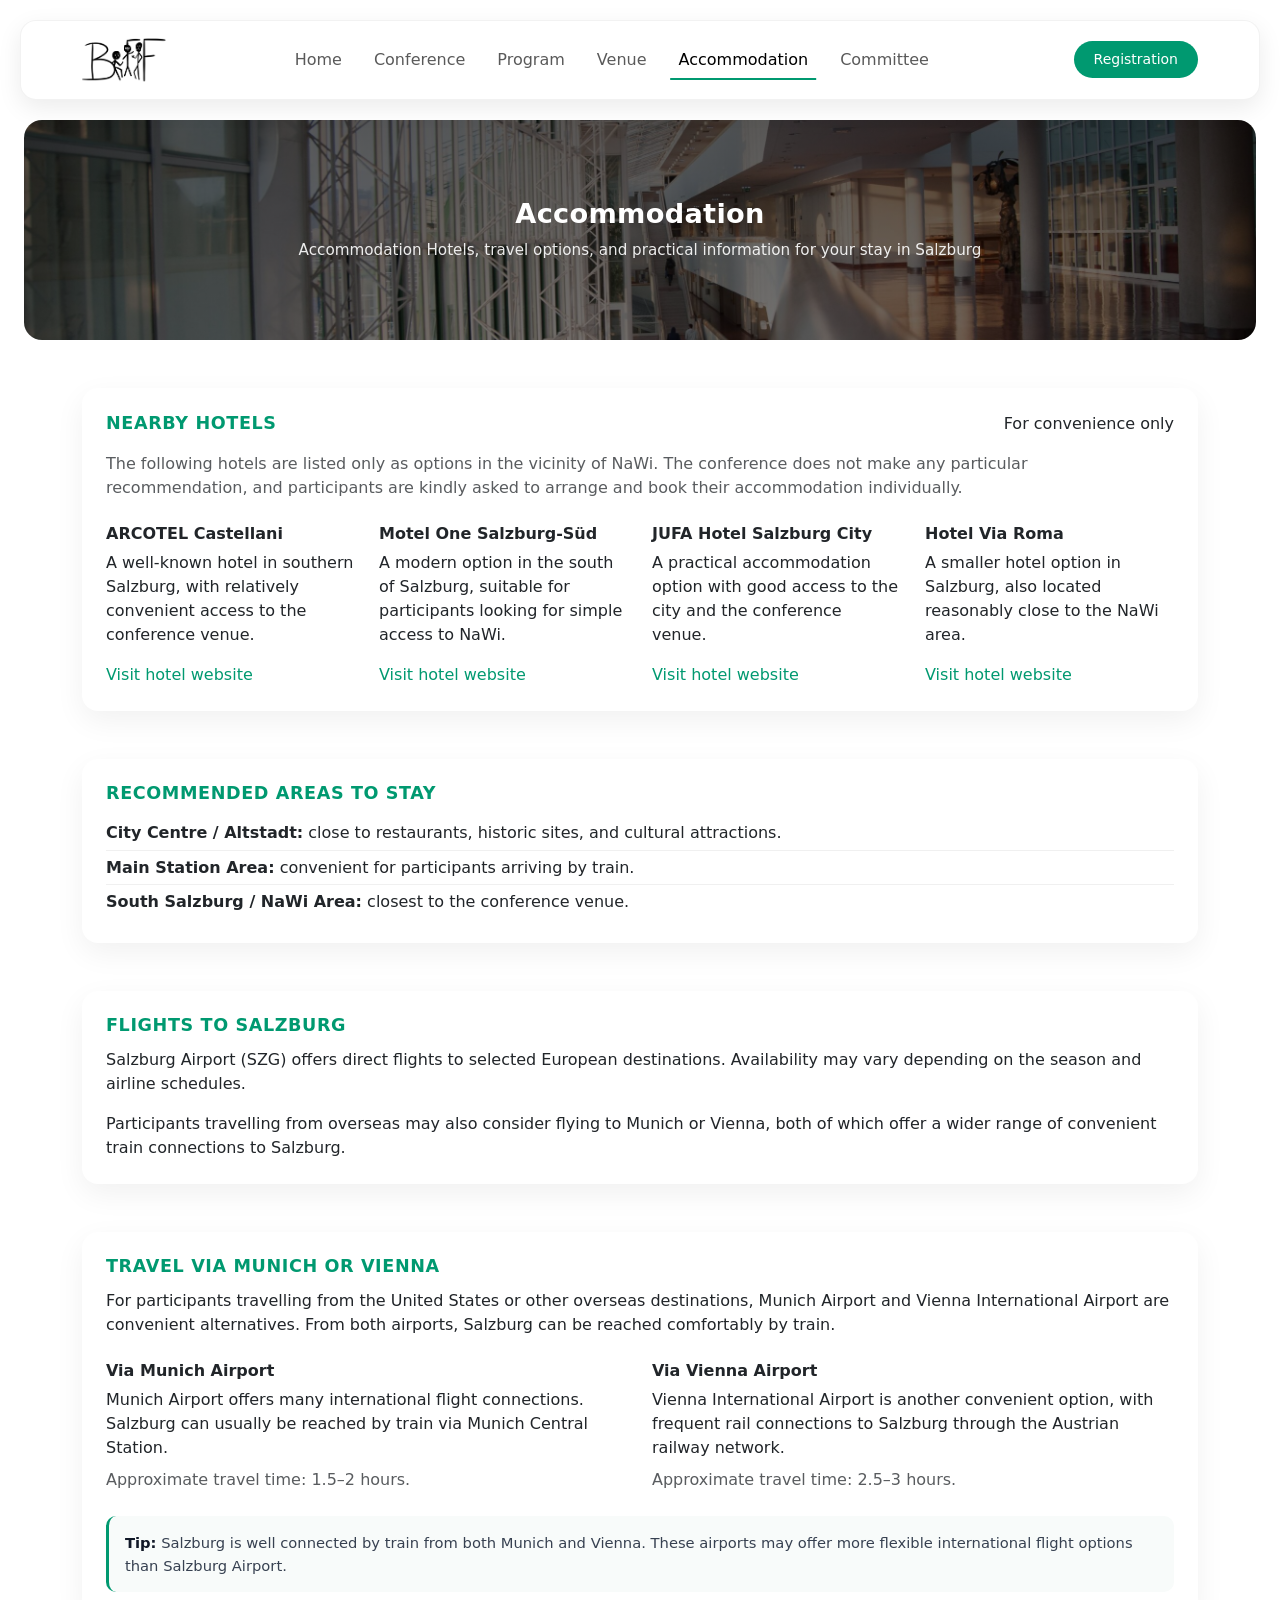
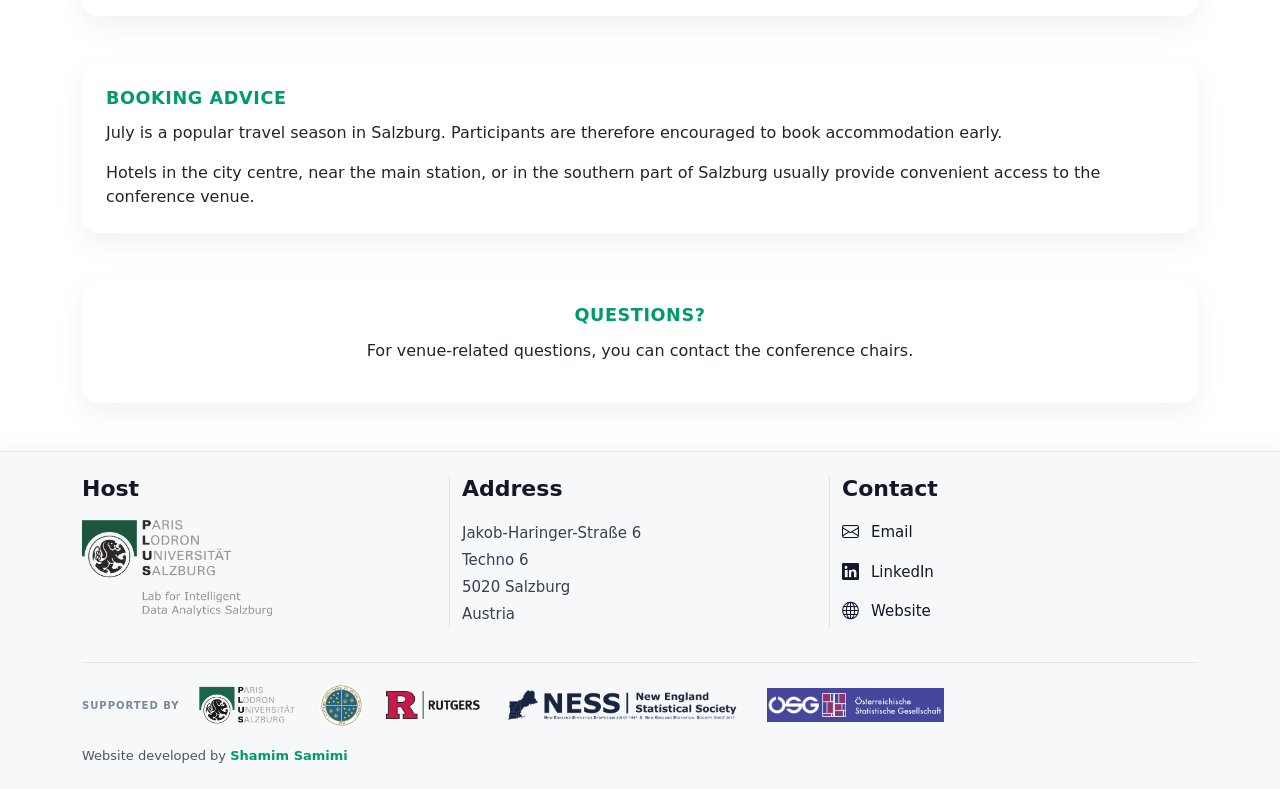
==== commit 60cec77e: "OSG logo added" ====
--- a/accommodation.html
+++ b/accommodation.html
@@ -291,9 +291,7 @@
     </div>
 
     <div class="footer-bottom">
-      <div class="footer-credit">
-        Website developed by <span class="credit-name">Shamim Samimi</span>
-      </div>
+      
 
       <div class="footer-supporters">
         <span class="footer-supporters-label">Supported by</span>
@@ -314,7 +312,13 @@
           <a href="https://nestat.org/" target="_blank" class="footer-supporter-link">
             <img src="photo-bff/nestat.png" alt="New England Statistical Society" class="footer-supporter-logo nestat-logo">
           </a>
-        </div>
+          <a href="https://www.osg.or.at/main.asp?VID=1&kat1=94&kat2=666" target="_blank" class="footer-supporter-link">
+  <img src="photo-bff/OSG_Logo.gif" alt="OSG" class="footer-supporter-logo new-logo">
+</a>
+        </div>
+      </div>
+      <div class="footer-credit">
+        Website developed by <span class="credit-name">Shamim Samimi</span>
       </div>
     </div>
 
--- a/css/style.css
+++ b/css/style.css
@@ -450,11 +450,11 @@
   margin-top:34px;
   padding-top:20px;
   border-top:1px solid rgba(15, 23, 42, 0.08);
+
   display:flex;
-  align-items:center;
-  justify-content:space-between;
-  gap:24px;
-  flex-wrap:wrap;
+  flex-direction:column;
+  align-items:flex-start;
+  gap:18px;
 }
 
 .footer-credit{
@@ -473,7 +473,7 @@
   align-items:center;
   gap:18px;
   flex-wrap:wrap;
-  justify-content:flex-end;
+  justify-content:flex-start;
 }
 
 .footer-supporters-label{
@@ -529,6 +529,9 @@
 .nestat-logo{
   max-height:30px;
 }
+.new-logo{
+  max-height:34px !important;
+}
 .footer-supporters-logos{
   align-items: center;
 }
@@ -609,6 +612,9 @@
   .nestat-logo{
     max-height:34px;
   }
+  .new-logo{
+  max-height:34px !important ;
+}
 }
 
 
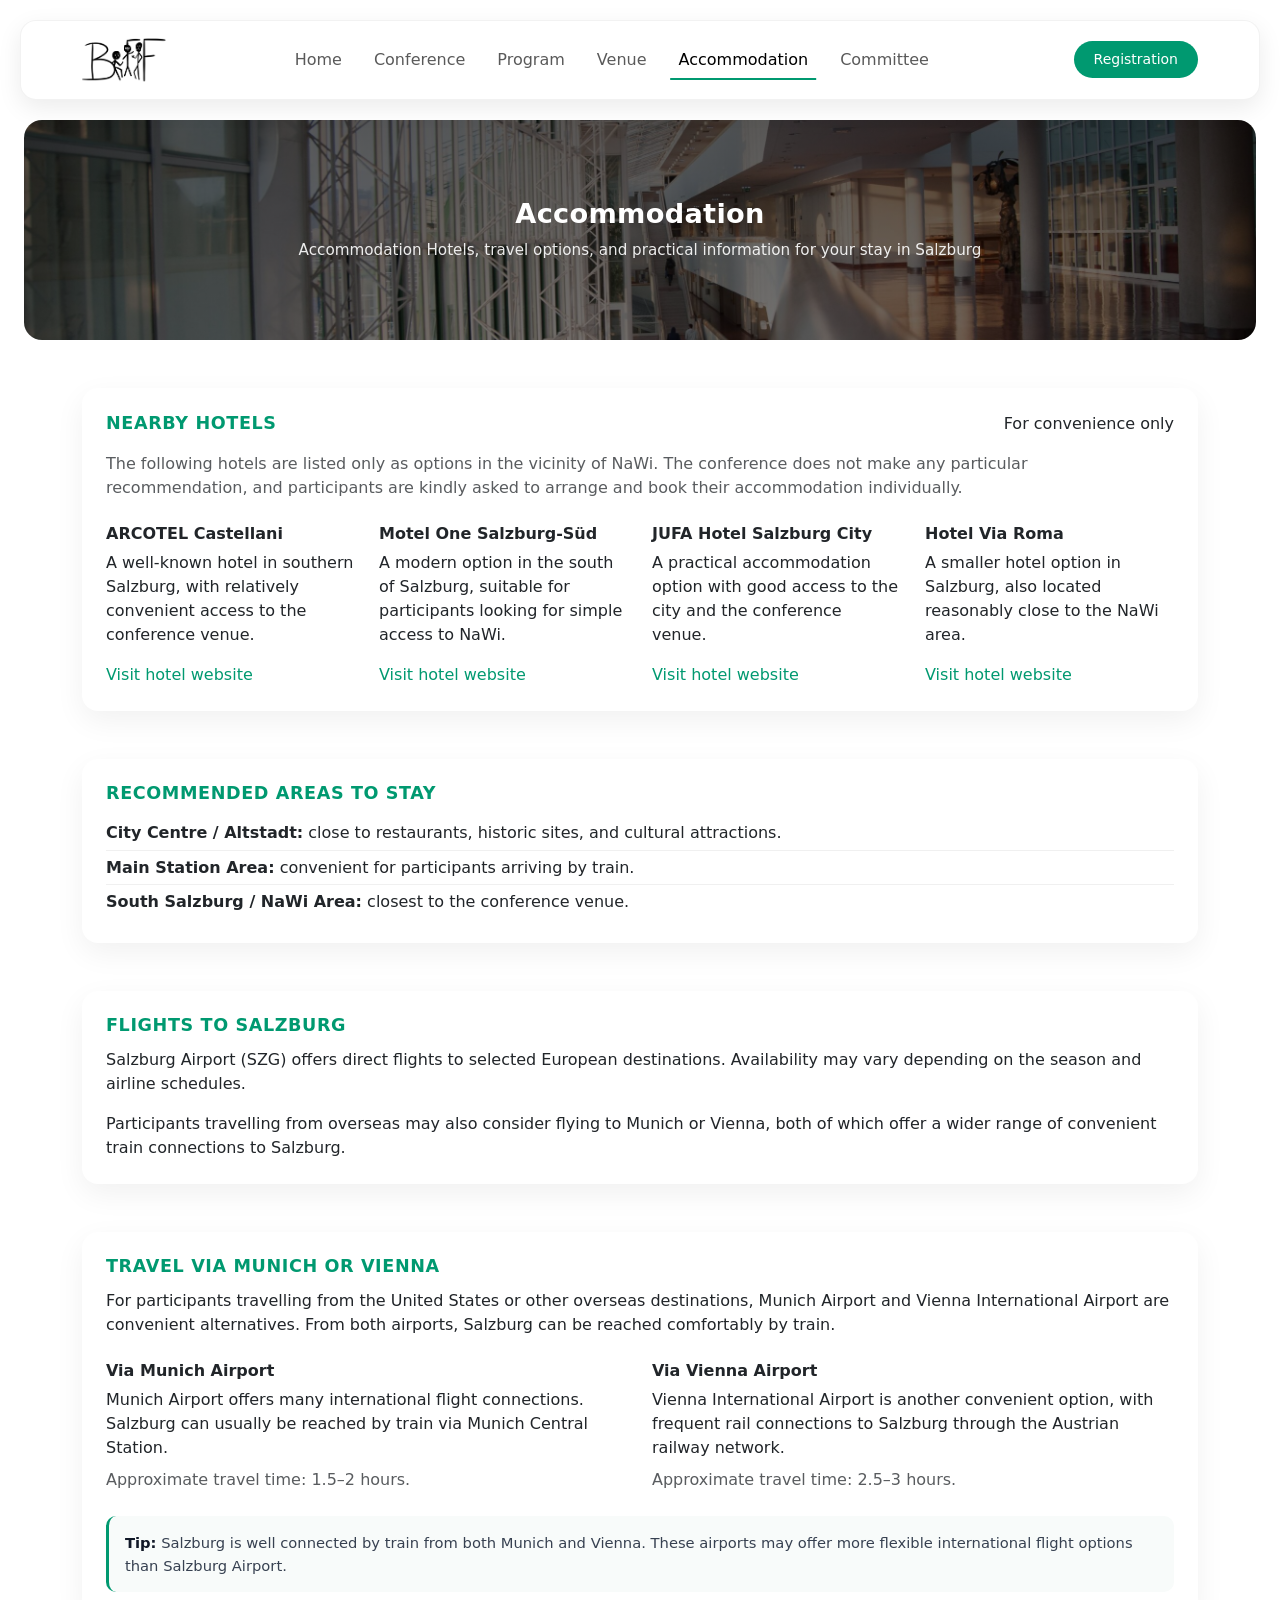
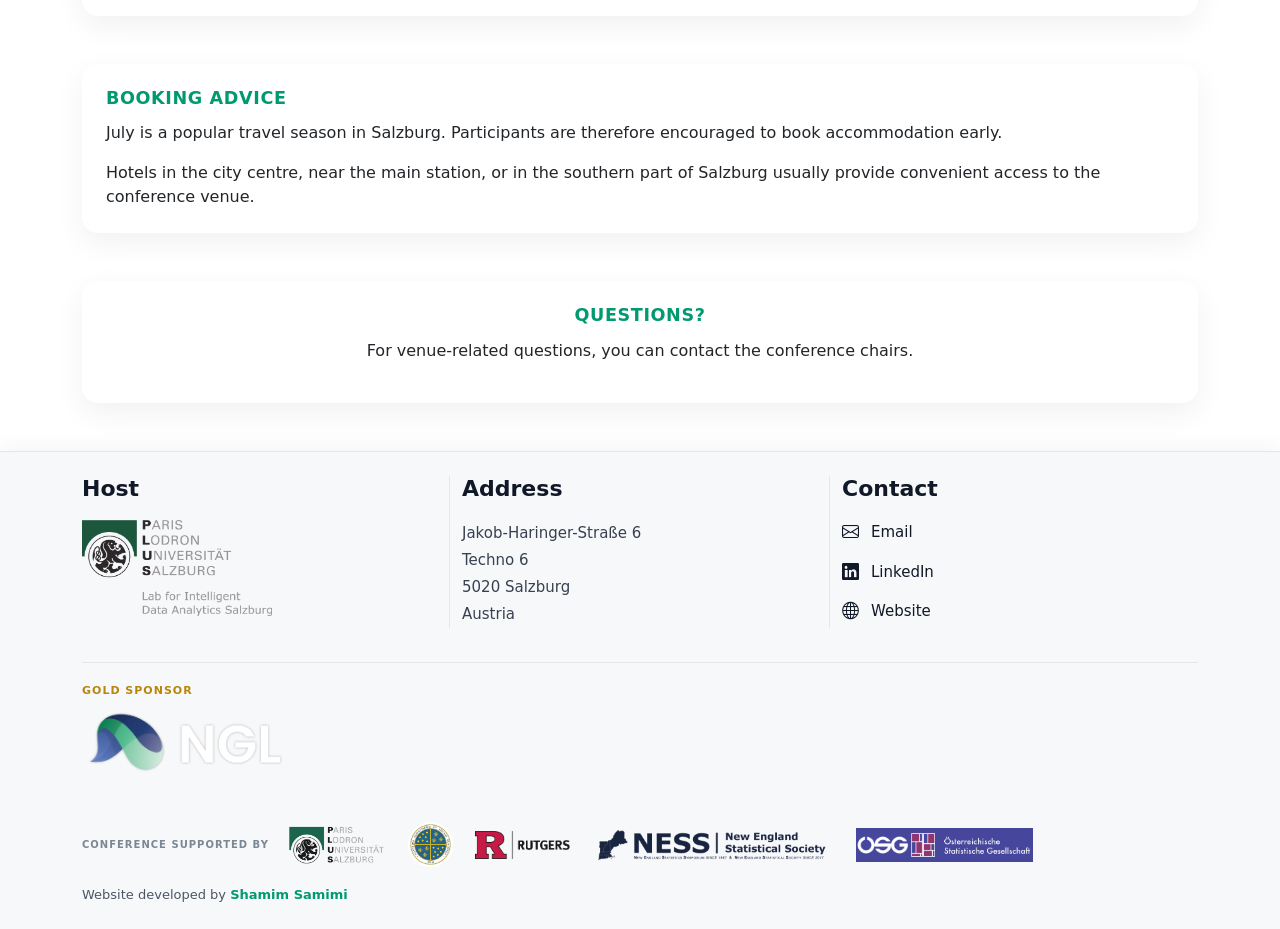
==== commit ea1dd8e9: "Add files via upload" ====
--- a/accommodation.html
+++ b/accommodation.html
@@ -291,10 +291,21 @@
     </div>
 
     <div class="footer-bottom">
-      
-
-      <div class="footer-supporters">
-        <span class="footer-supporters-label">Supported by</span>
+
+  <div class="footer-gold-sponsor">
+    <span class="footer-gold-label">Gold Sponsor</span>
+
+    <a href="https://nxgl.ai/" target="_blank" class="footer-supporter-link">
+      <img src="photo-bff/ngl-logo-DJXvmlii.png"
+           alt="Next Gen Learning"
+           class="footer-gold-logo">
+    </a>
+  </div>
+
+  <div class="footer-supporters">
+    <span class="footer-supporters-label">Conference Supported by</span>
+
+    <div class="footer-supporters-logos">
 
         <div class="footer-supporters-logos">
           <a href="https://www.plus.ac.at/" target="_blank" class="footer-supporter-link">
@@ -315,12 +326,16 @@
           <a href="https://www.osg.or.at/main.asp?VID=1&kat1=94&kat2=666" target="_blank" class="footer-supporter-link">
   <img src="photo-bff/OSG_Logo.gif" alt="OSG" class="footer-supporter-logo new-logo">
 </a>
-        </div>
-      </div>
-      <div class="footer-credit">
-        Website developed by <span class="credit-name">Shamim Samimi</span>
-      </div>
-    </div>
+        
+</div>
+    </div>
+  </div>
+
+  <div class="footer-credit">
+    Website developed by <span class="credit-name">Shamim Samimi</span>
+  </div>
+
+</div>
 
   </div>
 </footer>
--- a/css/style.css
+++ b/css/style.css
@@ -974,4 +974,32 @@
   text-transform: uppercase;
   letter-spacing: 1px;
   opacity: 0.85;
+}
+
+.footer-gold-sponsor{
+  margin-bottom:18px;
+}
+
+.footer-gold-label{
+  display:block;
+  margin-bottom:10px;
+
+  font-size:11px;
+  font-weight:700;
+  letter-spacing:1px;
+  text-transform:uppercase;
+
+  color:#b8860b;
+}
+
+.footer-gold-logo{
+  max-height:70px;
+  width:auto;
+  object-fit:contain;
+  display:block;
+}
+
+.footer-gold-logo{
+  max-height:70px;
+  filter: drop-shadow(0 0 1px rgba(0,0,0,0.3));
 }
